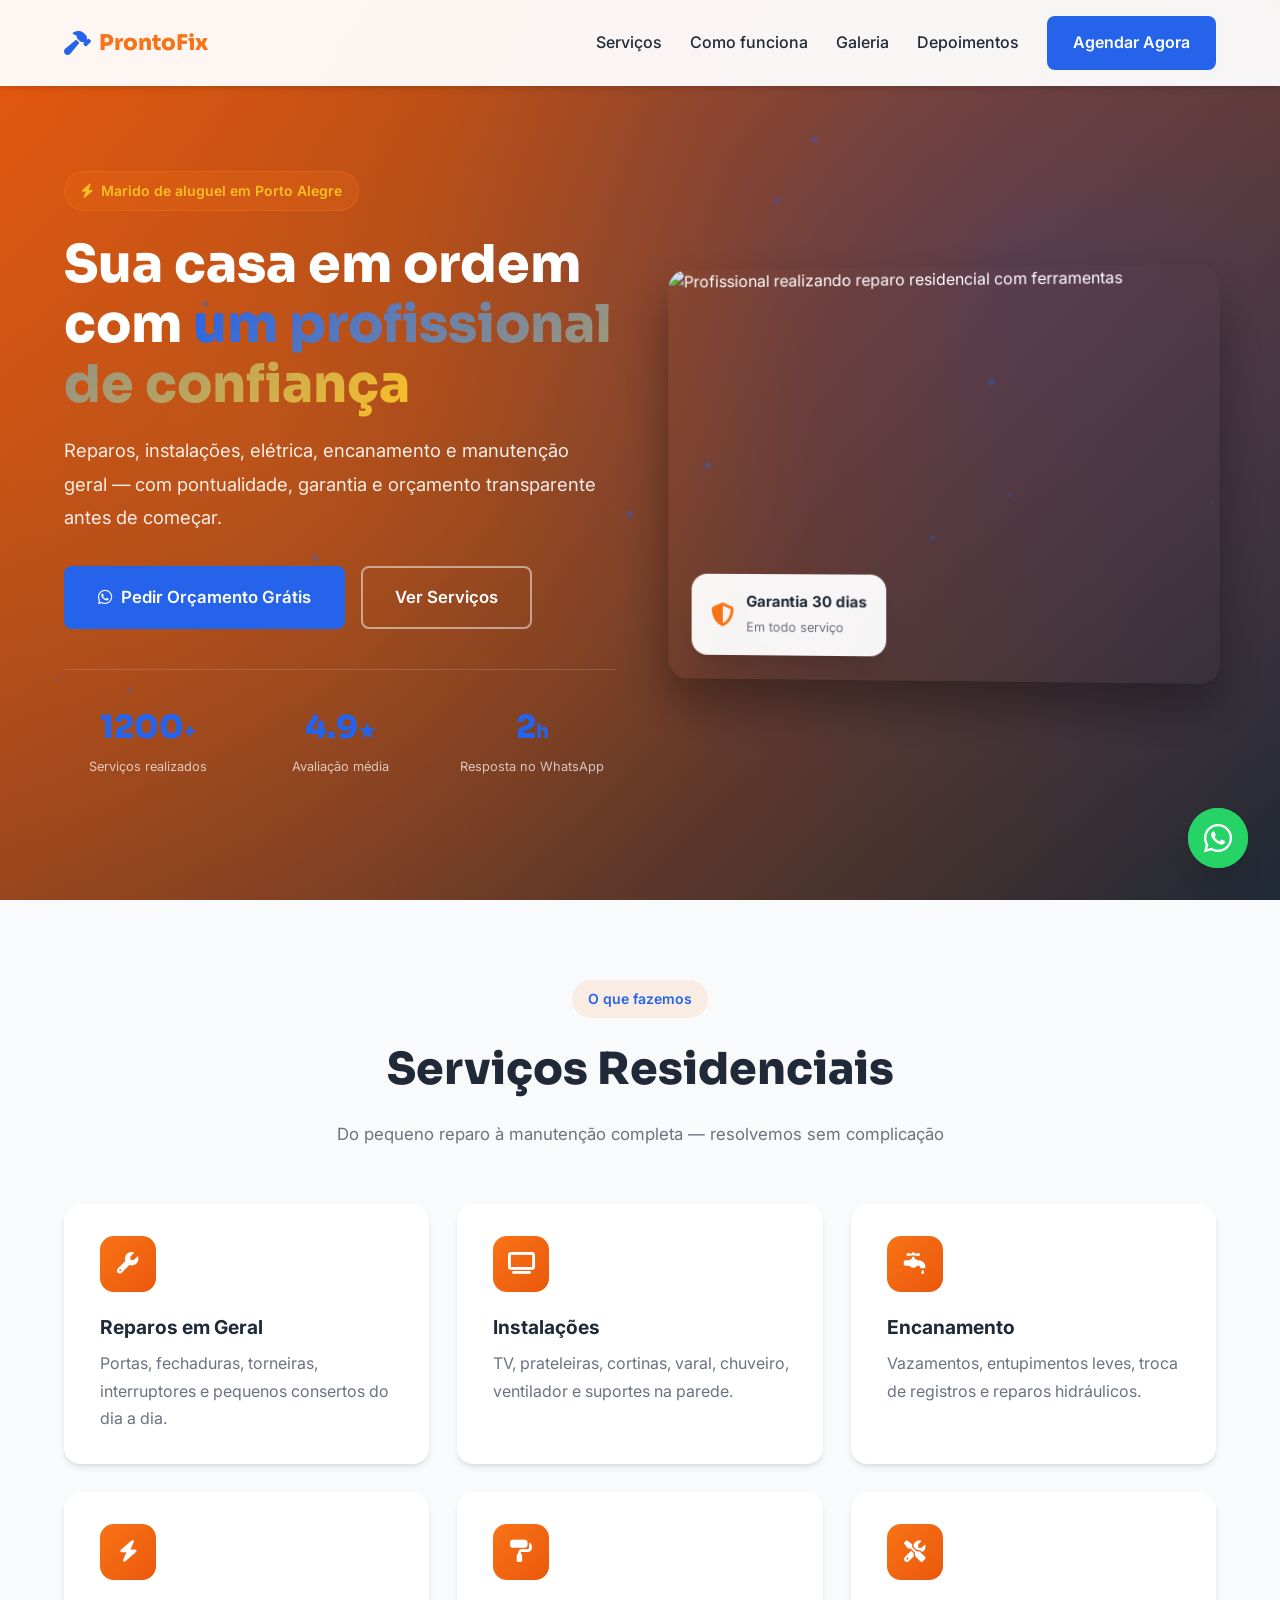
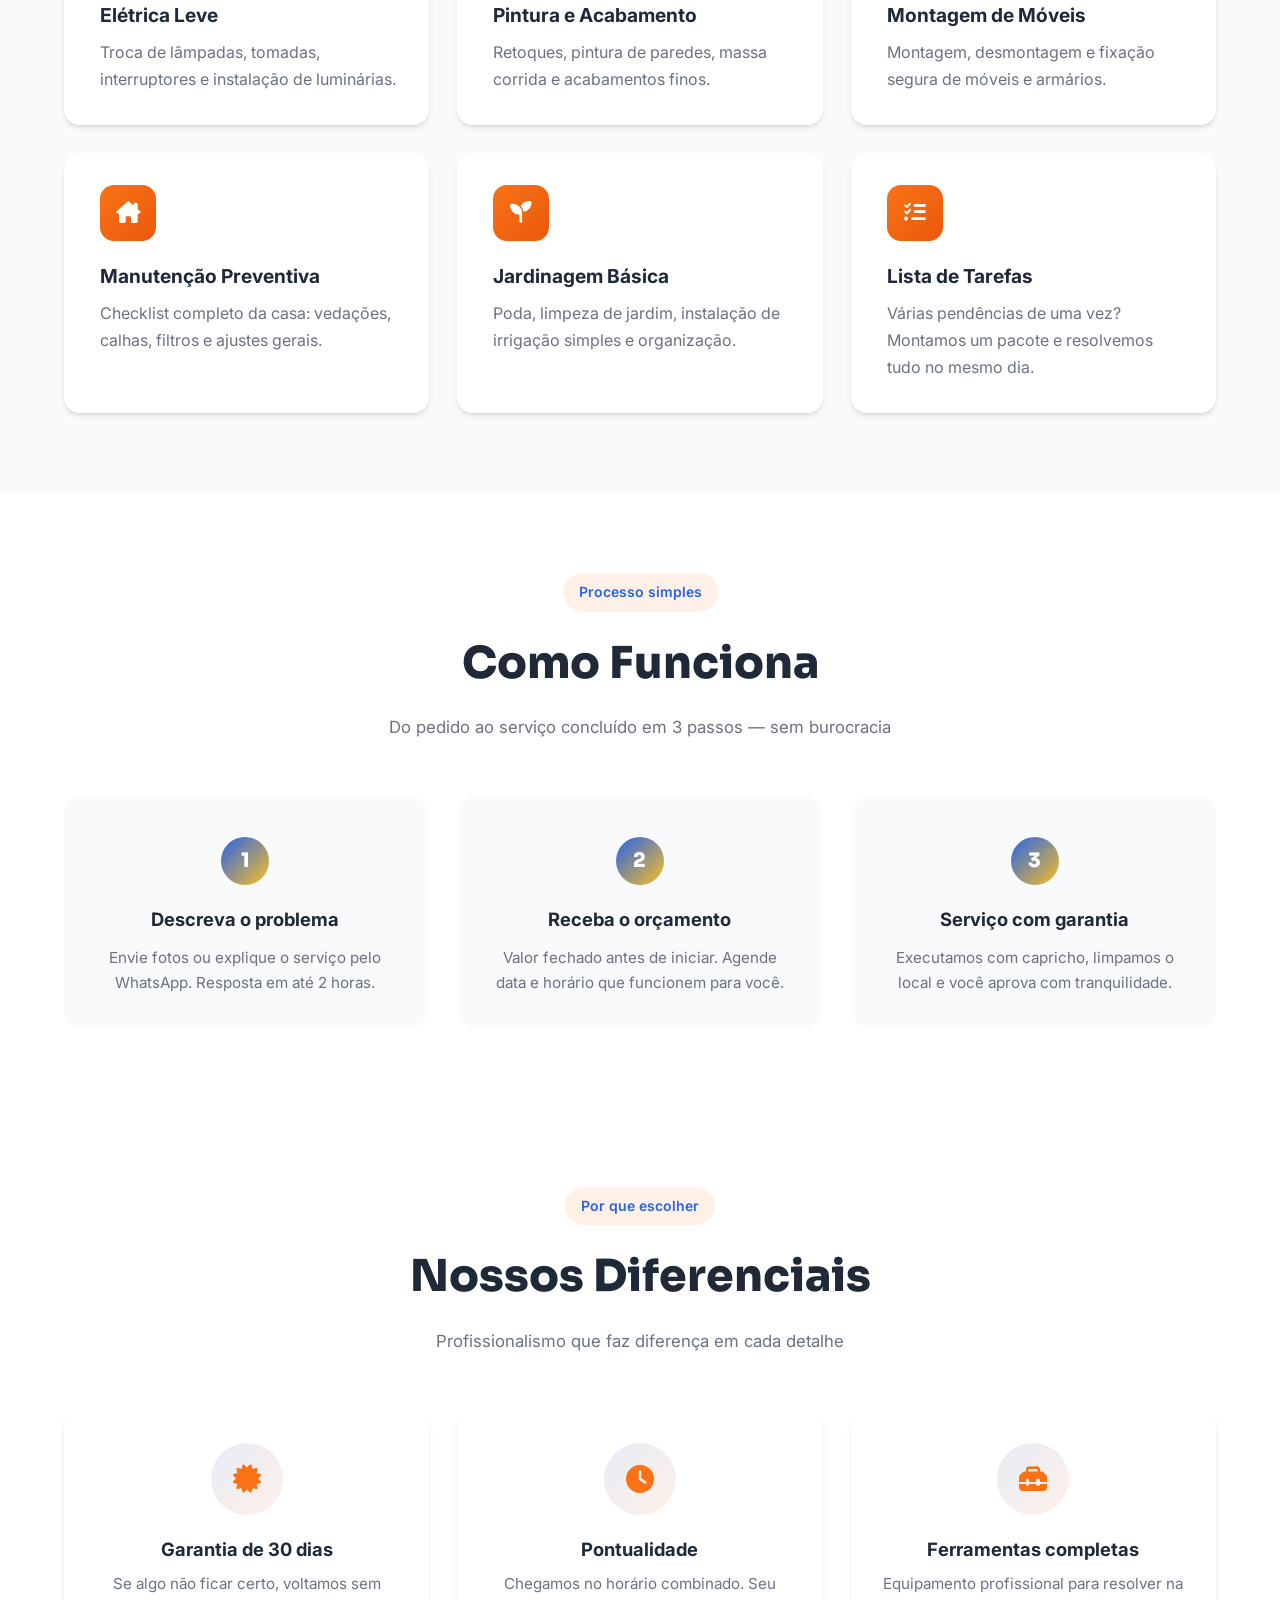
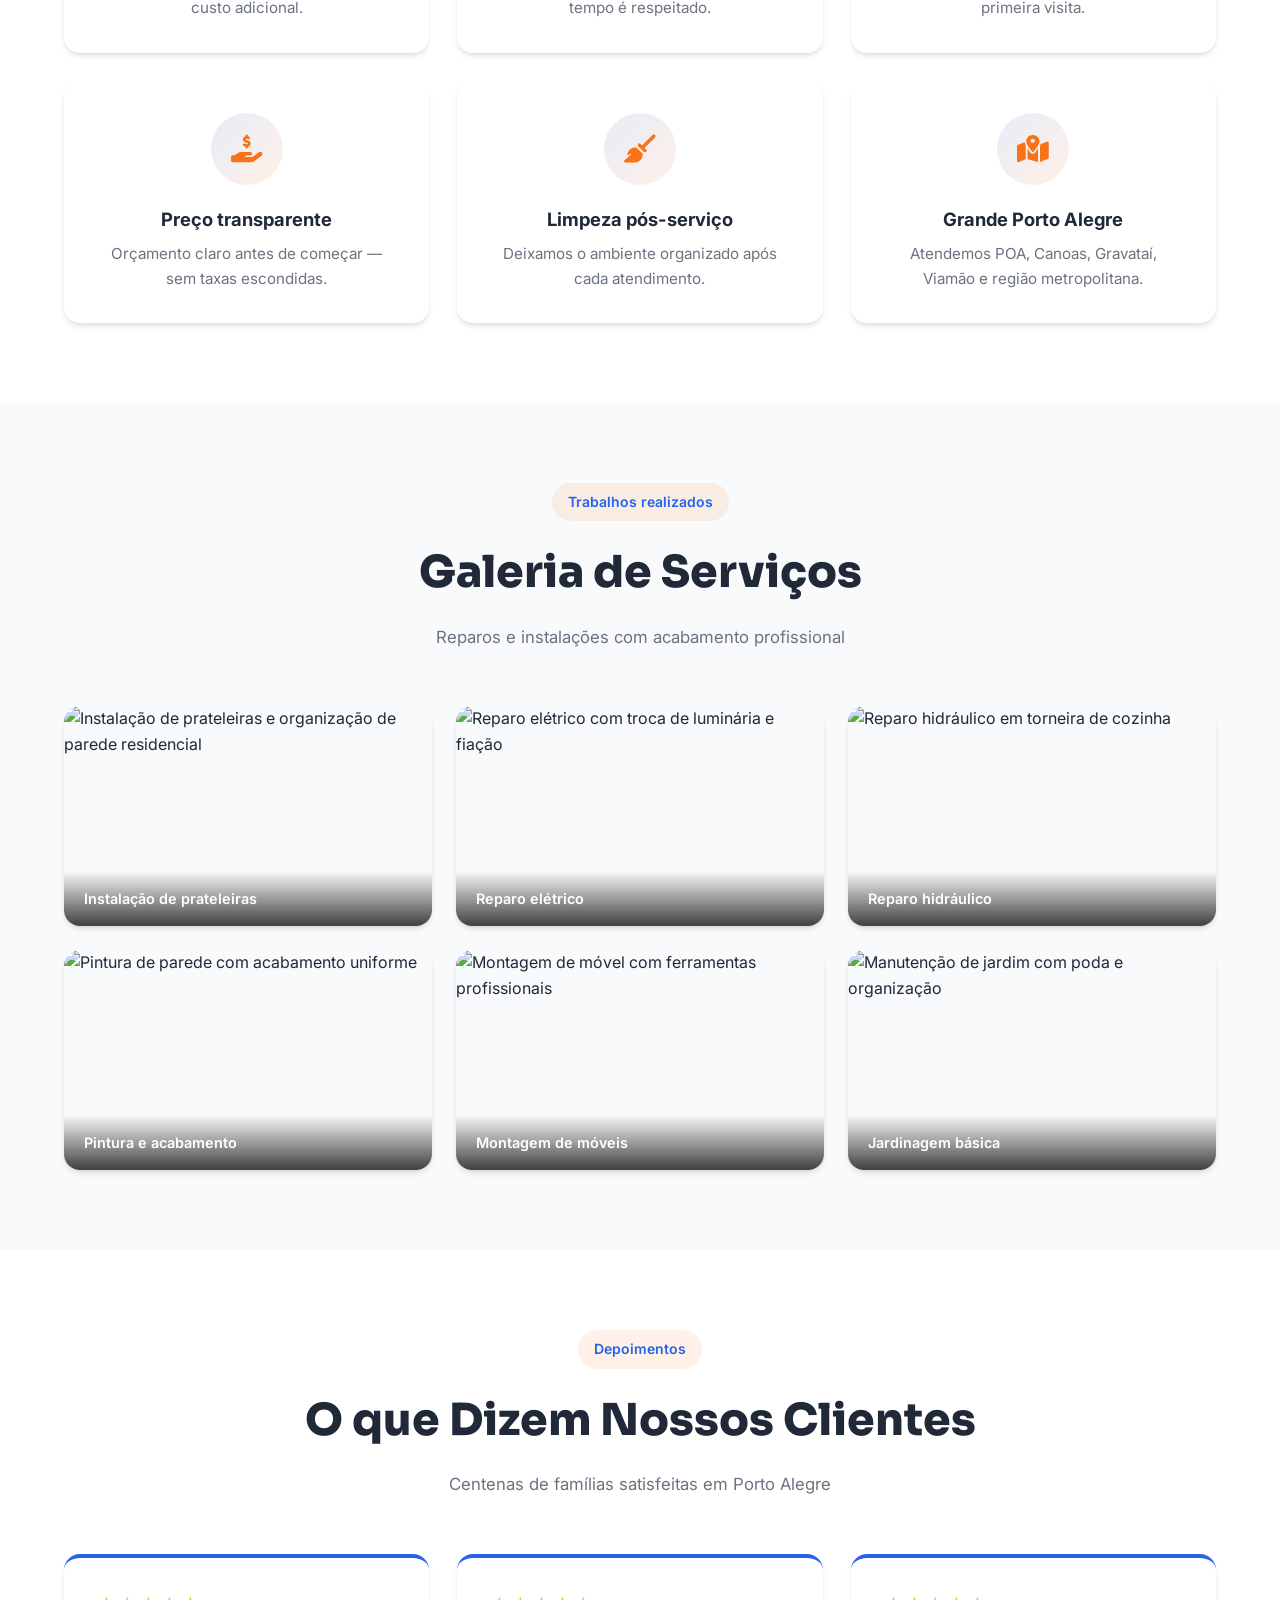
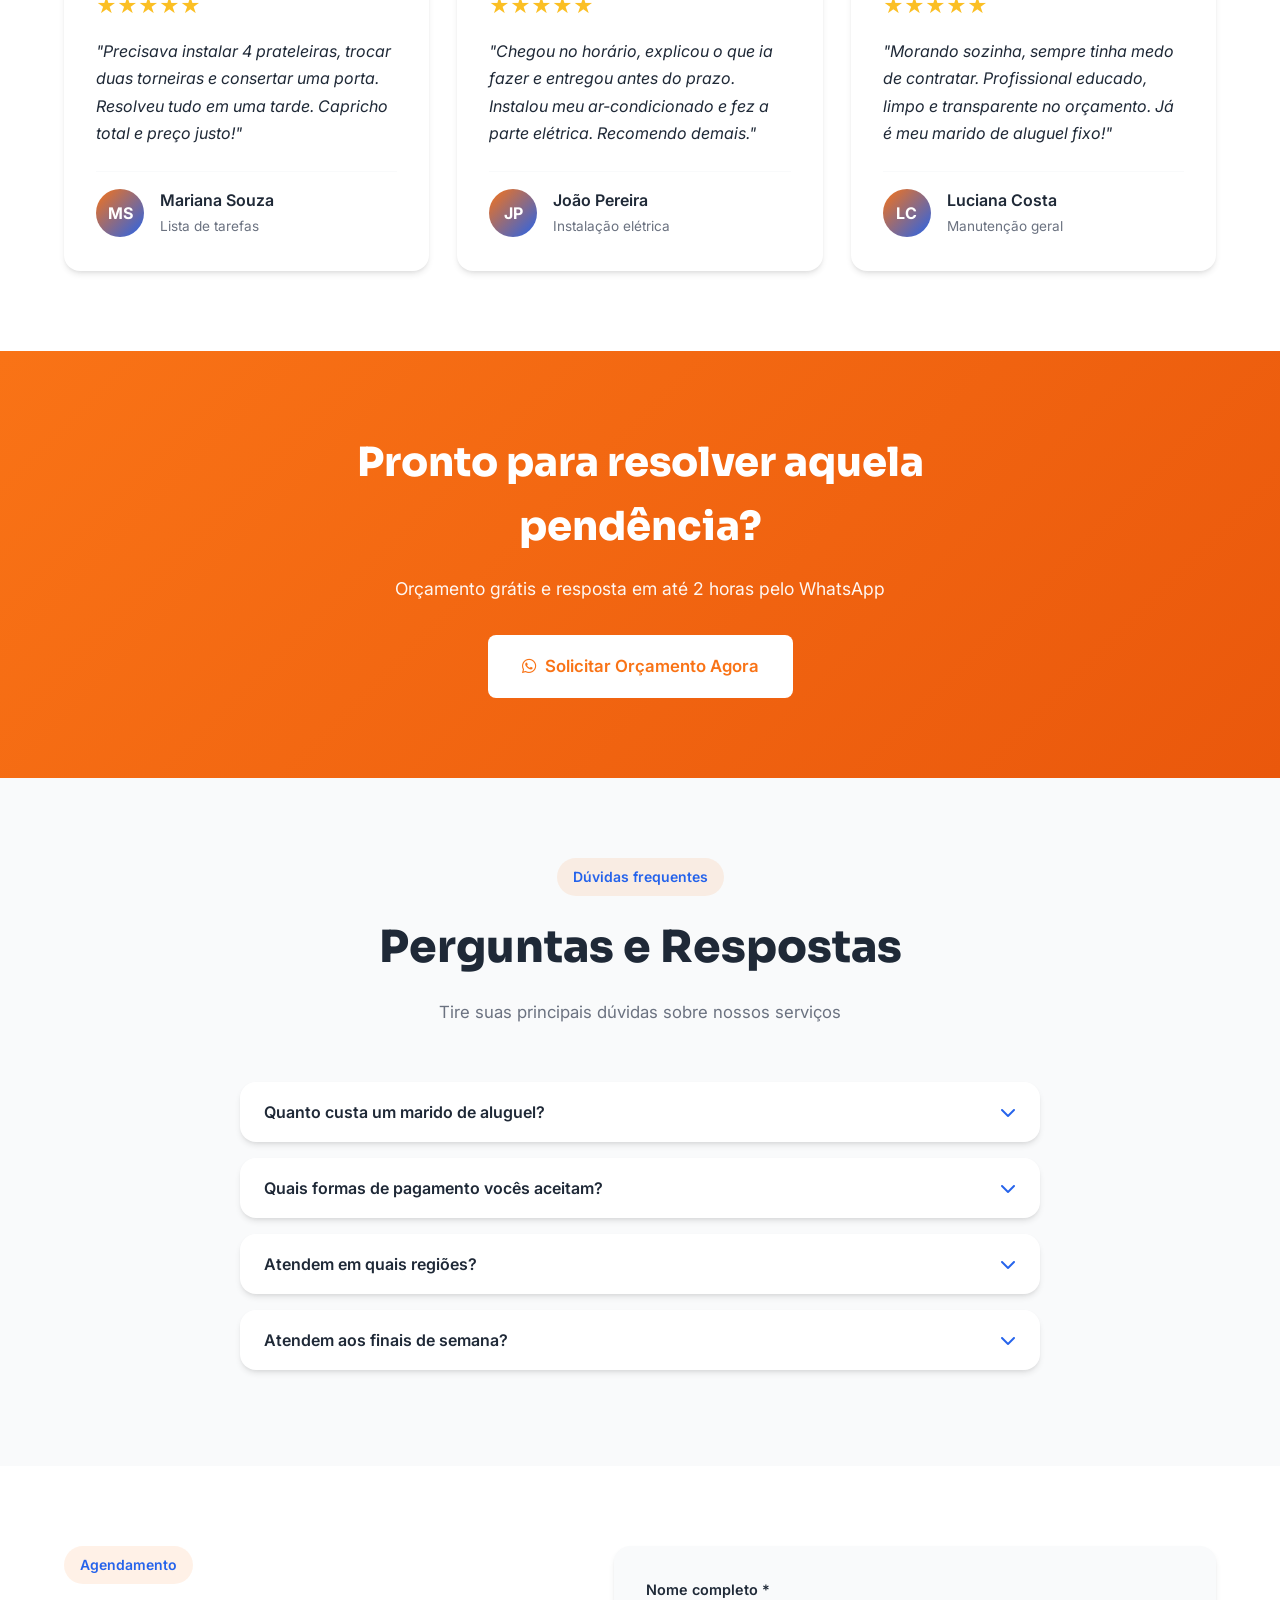
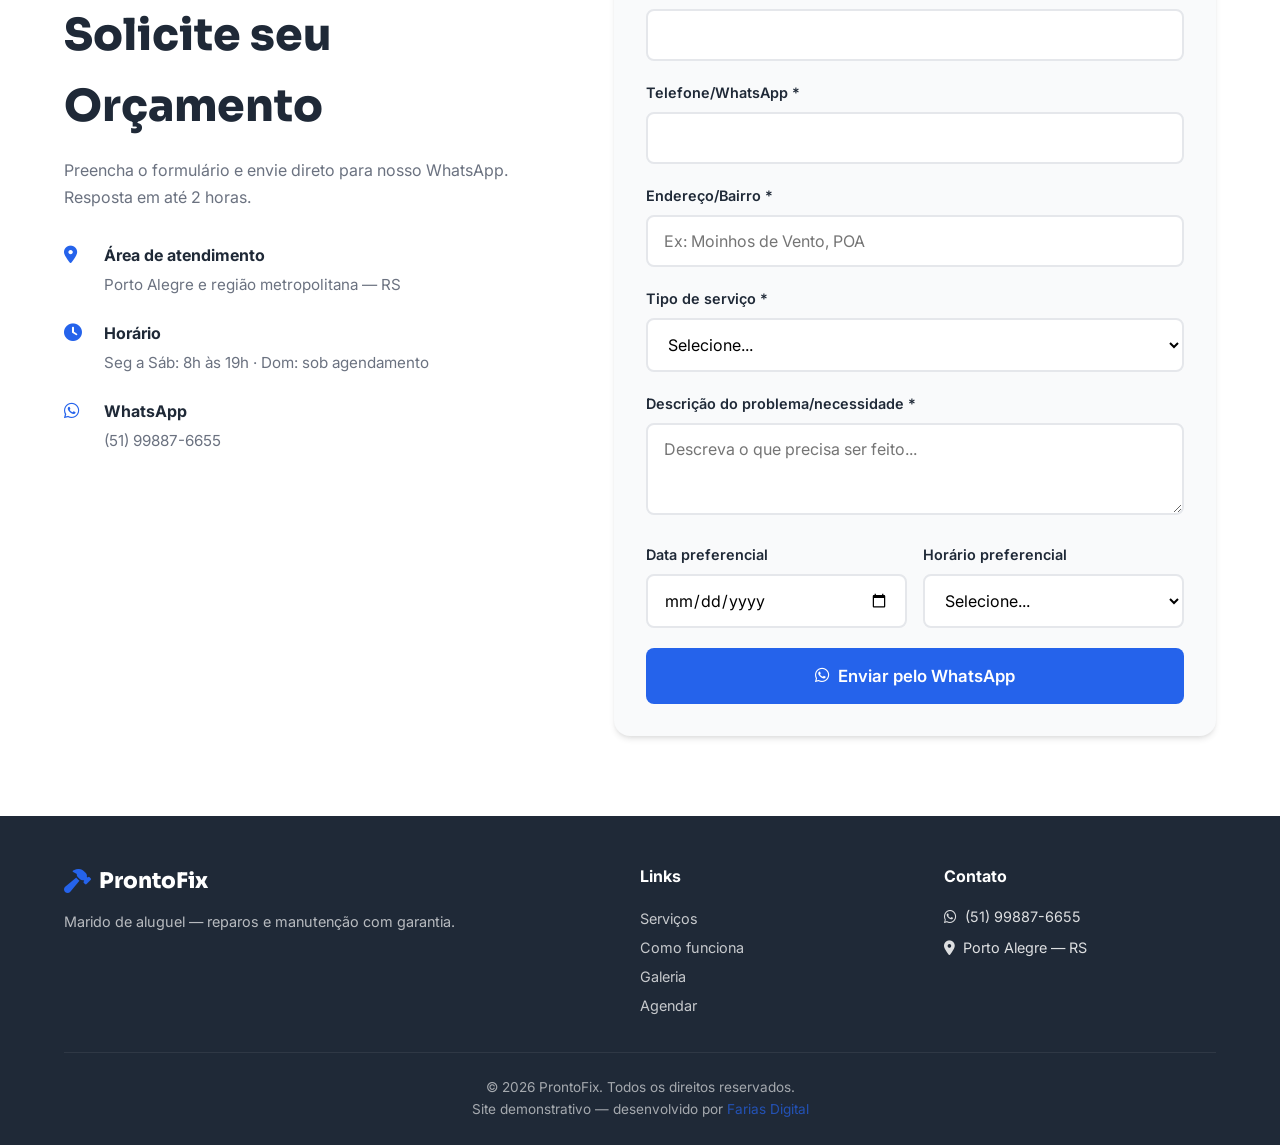
==== site/index.html @ 0383eab7 "feat: landing page ProntoFix marido de aluguel Landing page de alta conversão com formulário WhatsAp" ====
<!DOCTYPE html>
<html lang="pt-BR">
<head>
  <meta charset="UTF-8">
  <meta name="viewport" content="width=device-width, initial-scale=1.0">
  <title>ProntoFix | Marido de Aluguel em Porto Alegre — Reparos e Manutenção</title>
  <meta name="description" content="Reparos, instalações e manutenção residencial com profissional qualificado. Orçamento grátis via WhatsApp. Atendimento em Porto Alegre e região.">
  <meta name="robots" content="noindex, nofollow">
  <link rel="preconnect" href="https://fonts.googleapis.com">
  <link rel="preconnect" href="https://fonts.gstatic.com" crossorigin>
  <link href="https://fonts.googleapis.com/css2?family=Inter:wght@400;500;600;700;800&family=Sora:wght@600;700;800&display=swap" rel="stylesheet">
  <link rel="stylesheet" href="https://cdnjs.cloudflare.com/ajax/libs/font-awesome/6.4.0/css/all.min.css">
  <link rel="stylesheet" href="https://unpkg.com/aos@2.3.4/dist/aos.css">
  <link rel="stylesheet" href="assets/css/style.css">
</head>
<body>
  <a href="#contato" class="skip-link">Ir para agendamento</a>

  <a href="#contato" class="whatsapp-float" aria-label="Agendar serviço no WhatsApp" id="whatsapp-float">
    <i class="fab fa-whatsapp" aria-hidden="true"></i>
    <span class="whatsapp-float__ring" aria-hidden="true"></span>
  </a>

  <header class="header" id="header">
    <div class="container">
      <nav class="nav" aria-label="Navegação principal">
        <a href="#home" class="logo">
          <i class="fas fa-hammer" aria-hidden="true"></i>
          <span>ProntoFix</span>
        </a>
        <button class="menu-toggle" aria-label="Abrir menu" aria-expanded="false" aria-controls="nav-menu" id="menu-toggle">
          <span></span>
          <span></span>
          <span></span>
        </button>
        <ul class="nav-menu" id="nav-menu">
          <li><a href="#servicos" class="nav-link">Serviços</a></li>
          <li><a href="#como-funciona" class="nav-link">Como funciona</a></li>
          <li><a href="#galeria" class="nav-link">Galeria</a></li>
          <li><a href="#depoimentos" class="nav-link">Depoimentos</a></li>
          <li><a href="#contato" class="btn btn-primary nav-cta">Agendar Agora</a></li>
        </ul>
      </nav>
    </div>
  </header>

  <section class="hero" id="home">
    <div class="hero__bg">
      <div class="hero__overlay"></div>
      <div class="hero__particles" id="particles" aria-hidden="true"></div>
    </div>
    <div class="container">
      <div class="hero__grid">
        <div class="hero__content">
          <span class="hero-badge" data-aos="fade-down">
            <i class="fas fa-bolt" aria-hidden="true"></i>
            Marido de aluguel em Porto Alegre
          </span>
          <h1 class="hero-title" data-aos="fade-up" data-aos-delay="100">
            Sua casa em ordem com <span class="highlight">um profissional de confiança</span>
          </h1>
          <p class="hero-subtitle" data-aos="fade-up" data-aos-delay="200">
            Reparos, instalações, elétrica, encanamento e manutenção geral — com pontualidade, garantia e orçamento transparente antes de começar.
          </p>
          <div class="hero-cta" data-aos="fade-up" data-aos-delay="300">
            <a href="#contato" class="btn btn-primary btn-lg" id="hero-cta">
              <i class="fab fa-whatsapp" aria-hidden="true"></i>
              Pedir Orçamento Grátis
            </a>
            <a href="#servicos" class="btn btn-outline btn-lg">Ver Serviços</a>
          </div>
          <div class="hero-stats" data-aos="fade-up" data-aos-delay="400">
            <div class="stat">
              <span class="stat-number" data-count="1200">0</span><span class="stat-suffix">+</span>
              <span class="stat-label">Serviços realizados</span>
            </div>
            <div class="stat">
              <span class="stat-number">4.9</span><span class="stat-suffix">★</span>
              <span class="stat-label">Avaliação média</span>
            </div>
            <div class="stat">
              <span class="stat-number" data-count="2">0</span><span class="stat-suffix">h</span>
              <span class="stat-label">Resposta no WhatsApp</span>
            </div>
          </div>
        </div>
        <div class="hero__image" data-aos="fade-left" data-aos-delay="500">
          <div class="hero__image-frame">
            <img
              src="https://images.unsplash.com/photo-1581578731548-c64695cc6952?q=80&w=900&auto=format&fit=crop"
              alt="Profissional realizando reparo residencial com ferramentas"
              loading="eager"
              width="900"
              height="600"
            >
            <div class="hero__float-card" data-aos="zoom-in" data-aos-delay="800">
              <i class="fas fa-shield-halved" aria-hidden="true"></i>
              <div>
                <strong>Garantia 30 dias</strong>
                <span>Em todo serviço</span>
              </div>
            </div>
          </div>
        </div>
      </div>
    </div>
  </section>

  <section id="servicos" class="services">
    <div class="container">
      <div class="section-header" data-aos="fade-up">
        <span class="section-badge">O que fazemos</span>
        <h2 class="section-title">Serviços Residenciais</h2>
        <p class="section-subtitle">Do pequeno reparo à manutenção completa — resolvemos sem complicação</p>
      </div>
      <div class="services-grid">
        <article class="service-card" data-aos="fade-up" data-aos-delay="0">
          <div class="service-icon"><i class="fas fa-wrench" aria-hidden="true"></i></div>
          <h3>Reparos em Geral</h3>
          <p>Portas, fechaduras, torneiras, interruptores e pequenos consertos do dia a dia.</p>
        </article>
        <article class="service-card" data-aos="fade-up" data-aos-delay="100">
          <div class="service-icon"><i class="fas fa-tv" aria-hidden="true"></i></div>
          <h3>Instalações</h3>
          <p>TV, prateleiras, cortinas, varal, chuveiro, ventilador e suportes na parede.</p>
        </article>
        <article class="service-card" data-aos="fade-up" data-aos-delay="200">
          <div class="service-icon"><i class="fas fa-faucet-drip" aria-hidden="true"></i></div>
          <h3>Encanamento</h3>
          <p>Vazamentos, entupimentos leves, troca de registros e reparos hidráulicos.</p>
        </article>
        <article class="service-card" data-aos="fade-up" data-aos-delay="0">
          <div class="service-icon"><i class="fas fa-bolt" aria-hidden="true"></i></div>
          <h3>Elétrica Leve</h3>
          <p>Troca de lâmpadas, tomadas, interruptores e instalação de luminárias.</p>
        </article>
        <article class="service-card" data-aos="fade-up" data-aos-delay="100">
          <div class="service-icon"><i class="fas fa-paint-roller" aria-hidden="true"></i></div>
          <h3>Pintura e Acabamento</h3>
          <p>Retoques, pintura de paredes, massa corrida e acabamentos finos.</p>
        </article>
        <article class="service-card" data-aos="fade-up" data-aos-delay="200">
          <div class="service-icon"><i class="fas fa-screwdriver-wrench" aria-hidden="true"></i></div>
          <h3>Montagem de Móveis</h3>
          <p>Montagem, desmontagem e fixação segura de móveis e armários.</p>
        </article>
        <article class="service-card" data-aos="fade-up" data-aos-delay="0">
          <div class="service-icon"><i class="fas fa-house-chimney" aria-hidden="true"></i></div>
          <h3>Manutenção Preventiva</h3>
          <p>Checklist completo da casa: vedações, calhas, filtros e ajustes gerais.</p>
        </article>
        <article class="service-card" data-aos="fade-up" data-aos-delay="100">
          <div class="service-icon"><i class="fas fa-seedling" aria-hidden="true"></i></div>
          <h3>Jardinagem Básica</h3>
          <p>Poda, limpeza de jardim, instalação de irrigação simples e organização.</p>
        </article>
        <article class="service-card" data-aos="fade-up" data-aos-delay="200">
          <div class="service-icon"><i class="fas fa-list-check" aria-hidden="true"></i></div>
          <h3>Lista de Tarefas</h3>
          <p>Várias pendências de uma vez? Montamos um pacote e resolvemos tudo no mesmo dia.</p>
        </article>
      </div>
    </div>
  </section>

  <section id="como-funciona" class="steps">
    <div class="container">
      <div class="section-header" data-aos="fade-up">
        <span class="section-badge">Processo simples</span>
        <h2 class="section-title">Como Funciona</h2>
        <p class="section-subtitle">Do pedido ao serviço concluído em 3 passos — sem burocracia</p>
      </div>
      <ol class="steps-grid">
        <li class="step-card" data-aos="fade-up" data-aos-delay="0">
          <span class="step-number">1</span>
          <h3>Descreva o problema</h3>
          <p>Envie fotos ou explique o serviço pelo WhatsApp. Resposta em até 2 horas.</p>
        </li>
        <li class="step-card" data-aos="fade-up" data-aos-delay="150">
          <span class="step-number">2</span>
          <h3>Receba o orçamento</h3>
          <p>Valor fechado antes de iniciar. Agende data e horário que funcionem para você.</p>
        </li>
        <li class="step-card" data-aos="fade-up" data-aos-delay="300">
          <span class="step-number">3</span>
          <h3>Serviço com garantia</h3>
          <p>Executamos com capricho, limpamos o local e você aprova com tranquilidade.</p>
        </li>
      </ol>
    </div>
  </section>

  <section id="diferenciais" class="features">
    <div class="container">
      <div class="section-header" data-aos="fade-up">
        <span class="section-badge">Por que escolher</span>
        <h2 class="section-title">Nossos Diferenciais</h2>
        <p class="section-subtitle">Profissionalismo que faz diferença em cada detalhe</p>
      </div>
      <div class="features-grid">
        <div class="feature-card" data-aos="zoom-in" data-aos-delay="0">
          <div class="feature-icon"><i class="fas fa-certificate" aria-hidden="true"></i></div>
          <h3>Garantia de 30 dias</h3>
          <p>Se algo não ficar certo, voltamos sem custo adicional.</p>
        </div>
        <div class="feature-card" data-aos="zoom-in" data-aos-delay="100">
          <div class="feature-icon"><i class="fas fa-clock" aria-hidden="true"></i></div>
          <h3>Pontualidade</h3>
          <p>Chegamos no horário combinado. Seu tempo é respeitado.</p>
        </div>
        <div class="feature-card" data-aos="zoom-in" data-aos-delay="200">
          <div class="feature-icon"><i class="fas fa-toolbox" aria-hidden="true"></i></div>
          <h3>Ferramentas completas</h3>
          <p>Equipamento profissional para resolver na primeira visita.</p>
        </div>
        <div class="feature-card" data-aos="zoom-in" data-aos-delay="0">
          <div class="feature-icon"><i class="fas fa-hand-holding-dollar" aria-hidden="true"></i></div>
          <h3>Preço transparente</h3>
          <p>Orçamento claro antes de começar — sem taxas escondidas.</p>
        </div>
        <div class="feature-card" data-aos="zoom-in" data-aos-delay="100">
          <div class="feature-icon"><i class="fas fa-broom" aria-hidden="true"></i></div>
          <h3>Limpeza pós-serviço</h3>
          <p>Deixamos o ambiente organizado após cada atendimento.</p>
        </div>
        <div class="feature-card" data-aos="zoom-in" data-aos-delay="200">
          <div class="feature-icon"><i class="fas fa-map-location-dot" aria-hidden="true"></i></div>
          <h3>Grande Porto Alegre</h3>
          <p>Atendemos POA, Canoas, Gravataí, Viamão e região metropolitana.</p>
        </div>
      </div>
    </div>
  </section>

  <section id="galeria" class="gallery">
    <div class="container">
      <div class="section-header" data-aos="fade-up">
        <span class="section-badge">Trabalhos realizados</span>
        <h2 class="section-title">Galeria de Serviços</h2>
        <p class="section-subtitle">Reparos e instalações com acabamento profissional</p>
      </div>
      <div class="gallery-grid">
        <figure class="gallery-item" data-aos="fade-up" data-aos-delay="0">
          <img src="https://images.unsplash.com/photo-1504149927700-46325e446392?q=80&w=600&auto=format&fit=crop" alt="Instalação de prateleiras e organização de parede residencial" loading="lazy" width="600" height="400">
          <figcaption>Instalação de prateleiras</figcaption>
        </figure>
        <figure class="gallery-item" data-aos="fade-up" data-aos-delay="100">
          <img src="https://images.unsplash.com/photo-1621905251189-08b45d6a269e?q=80&w=600&auto=format&fit=crop" alt="Reparo elétrico com troca de luminária e fiação" loading="lazy" width="600" height="400">
          <figcaption>Reparo elétrico</figcaption>
        </figure>
        <figure class="gallery-item" data-aos="fade-up" data-aos-delay="200">
          <img src="https://images.unsplash.com/photo-1607472586893-a37c7364bfbc?q=80&w=600&auto=format&fit=crop" alt="Reparo hidráulico em torneira de cozinha" loading="lazy" width="600" height="400">
          <figcaption>Reparo hidráulico</figcaption>
        </figure>
        <figure class="gallery-item" data-aos="fade-up" data-aos-delay="0">
          <img src="https://images.unsplash.com/photo-1562259949-e8e7689d7828?q=80&w=600&auto=format&fit=crop" alt="Pintura de parede com acabamento uniforme" loading="lazy" width="600" height="400">
          <figcaption>Pintura e acabamento</figcaption>
        </figure>
        <figure class="gallery-item" data-aos="fade-up" data-aos-delay="100">
          <img src="https://images.unsplash.com/photo-1558618666-fcd25c85cd64?q=80&w=600&auto=format&fit=crop" alt="Montagem de móvel com ferramentas profissionais" loading="lazy" width="600" height="400">
          <figcaption>Montagem de móveis</figcaption>
        </figure>
        <figure class="gallery-item" data-aos="fade-up" data-aos-delay="200">
          <img src="https://images.unsplash.com/photo-1416879595882-3373a0480b5b?q=80&w=600&auto=format&fit=crop" alt="Manutenção de jardim com poda e organização" loading="lazy" width="600" height="400">
          <figcaption>Jardinagem básica</figcaption>
        </figure>
      </div>
    </div>
  </section>

  <section id="depoimentos" class="testimonials">
    <div class="container">
      <div class="section-header" data-aos="fade-up">
        <span class="section-badge">Depoimentos</span>
        <h2 class="section-title">O que Dizem Nossos Clientes</h2>
        <p class="section-subtitle">Centenas de famílias satisfeitas em Porto Alegre</p>
      </div>
      <div class="testimonials-grid">
        <blockquote class="testimonial-card" data-aos="fade-up" data-aos-delay="0">
          <div class="testimonial-stars" aria-label="5 de 5 estrelas">★★★★★</div>
          <p class="testimonial-text">"Precisava instalar 4 prateleiras, trocar duas torneiras e consertar uma porta. Resolveu tudo em uma tarde. Capricho total e preço justo!"</p>
          <footer class="testimonial-author">
            <div class="author-avatar" aria-hidden="true">MS</div>
            <div>
              <cite class="author-name">Mariana Souza</cite>
              <span class="author-service">Lista de tarefas</span>
            </div>
          </footer>
        </blockquote>
        <blockquote class="testimonial-card" data-aos="fade-up" data-aos-delay="100">
          <div class="testimonial-stars" aria-label="5 de 5 estrelas">★★★★★</div>
          <p class="testimonial-text">"Chegou no horário, explicou o que ia fazer e entregou antes do prazo. Instalou meu ar-condicionado e fez a parte elétrica. Recomendo demais."</p>
          <footer class="testimonial-author">
            <div class="author-avatar" aria-hidden="true">JP</div>
            <div>
              <cite class="author-name">João Pereira</cite>
              <span class="author-service">Instalação elétrica</span>
            </div>
          </footer>
        </blockquote>
        <blockquote class="testimonial-card" data-aos="fade-up" data-aos-delay="200">
          <div class="testimonial-stars" aria-label="5 de 5 estrelas">★★★★★</div>
          <p class="testimonial-text">"Morando sozinha, sempre tinha medo de contratar. Profissional educado, limpo e transparente no orçamento. Já é meu marido de aluguel fixo!"</p>
          <footer class="testimonial-author">
            <div class="author-avatar" aria-hidden="true">LC</div>
            <div>
              <cite class="author-name">Luciana Costa</cite>
              <span class="author-service">Manutenção geral</span>
            </div>
          </footer>
        </blockquote>
      </div>
    </div>
  </section>

  <section class="cta-section">
    <div class="container">
      <div class="cta-content" data-aos="zoom-in">
        <h2 class="cta-title">Pronto para resolver aquela pendência?</h2>
        <p class="cta-text">Orçamento grátis e resposta em até 2 horas pelo WhatsApp</p>
        <a href="#contato" class="btn btn-primary btn-lg" id="cta-button">
          <i class="fab fa-whatsapp" aria-hidden="true"></i>
          Solicitar Orçamento Agora
        </a>
      </div>
    </div>
  </section>

  <section id="faq" class="faq">
    <div class="container">
      <div class="section-header" data-aos="fade-up">
        <span class="section-badge">Dúvidas frequentes</span>
        <h2 class="section-title">Perguntas e Respostas</h2>
        <p class="section-subtitle">Tire suas principais dúvidas sobre nossos serviços</p>
      </div>
      <div class="faq-list" role="list">
        <div class="faq-item" data-aos="fade-up" data-aos-delay="0">
          <button class="faq-question" aria-expanded="false">
            <span>Quanto custa um marido de aluguel?</span>
            <i class="fas fa-chevron-down" aria-hidden="true"></i>
          </button>
          <div class="faq-answer" hidden>
            <p>Depende do serviço. Reparos simples a partir de R$ 80. Envie fotos ou descreva o problema pelo WhatsApp e receba um orçamento sem compromisso.</p>
          </div>
        </div>
        <div class="faq-item" data-aos="fade-up" data-aos-delay="100">
          <button class="faq-question" aria-expanded="false">
            <span>Quais formas de pagamento vocês aceitam?</span>
            <i class="fas fa-chevron-down" aria-hidden="true"></i>
          </button>
          <div class="faq-answer" hidden>
            <p>Aceitamos PIX, dinheiro e cartão de débito/crédito. O pagamento é feito após a conclusão do serviço, com sua aprovação.</p>
          </div>
        </div>
        <div class="faq-item" data-aos="fade-up" data-aos-delay="200">
          <button class="faq-question" aria-expanded="false">
            <span>Atendem em quais regiões?</span>
            <i class="fas fa-chevron-down" aria-hidden="true"></i>
          </button>
          <div class="faq-answer" hidden>
            <p>Porto Alegre e região metropolitana: Canoas, Gravataí, Viamão, Alvorada, Cachoeirinha, Novo Hamburgo e cidades próximas.</p>
          </div>
        </div>
        <div class="faq-item" data-aos="fade-up" data-aos-delay="300">
          <button class="faq-question" aria-expanded="false">
            <span>Atendem aos finais de semana?</span>
            <i class="fas fa-chevron-down" aria-hidden="true"></i>
          </button>
          <div class="faq-answer" hidden>
            <p>Sim! Atendemos de segunda a sábado, inclusive sábados e domingos mediante agendamento. Ideal para quem trabalha durante a semana.</p>
          </div>
        </div>
      </div>
    </div>
  </section>

  <section id="contato" class="contact">
    <div class="container">
      <div class="contact-grid">
        <div class="contact-info" data-aos="fade-right">
          <span class="section-badge">Agendamento</span>
          <h2 class="section-title">Solicite seu Orçamento</h2>
          <p class="contact-lead">Preencha o formulário e envie direto para nosso WhatsApp. Resposta em até 2 horas.</p>
          <ul class="contact-details">
            <li>
              <i class="fas fa-location-dot" aria-hidden="true"></i>
              <div>
                <strong>Área de atendimento</strong>
                <p>Porto Alegre e região metropolitana — RS</p>
              </div>
            </li>
            <li>
              <i class="fas fa-clock" aria-hidden="true"></i>
              <div>
                <strong>Horário</strong>
                <p>Seg a Sáb: 8h às 19h · Dom: sob agendamento</p>
              </div>
            </li>
            <li>
              <i class="fab fa-whatsapp" aria-hidden="true"></i>
              <div>
                <strong>WhatsApp</strong>
                <p>(51) 99887-6655</p>
              </div>
            </li>
          </ul>
        </div>
        <div class="contact-form-wrap" data-aos="fade-left">
          <form id="whatsapp-form" novalidate>
            <div class="form-group">
              <label for="nome">Nome completo *</label>
              <input type="text" id="nome" name="nome" required autocomplete="name">
            </div>
            <div class="form-group">
              <label for="telefone">Telefone/WhatsApp *</label>
              <input type="tel" id="telefone" name="telefone" required autocomplete="tel">
            </div>
            <div class="form-group">
              <label for="endereco">Endereço/Bairro *</label>
              <input type="text" id="endereco" name="endereco" required placeholder="Ex: Moinhos de Vento, POA">
            </div>
            <div class="form-group">
              <label for="tipo-servico">Tipo de serviço *</label>
              <select id="tipo-servico" name="tipo-servico" required>
                <option value="">Selecione...</option>
                <option value="Reparos em geral">Reparos em geral</option>
                <option value="Instalações (TV, prateleiras, etc.)">Instalações (TV, prateleiras, etc.)</option>
                <option value="Encanamento">Encanamento</option>
                <option value="Elétrica leve">Elétrica leve</option>
                <option value="Pintura e acabamento">Pintura e acabamento</option>
                <option value="Montagem de móveis">Montagem de móveis</option>
                <option value="Manutenção preventiva">Manutenção preventiva</option>
                <option value="Jardinagem básica">Jardinagem básica</option>
                <option value="Lista de tarefas (vários serviços)">Lista de tarefas (vários serviços)</option>
                <option value="Outro">Outro</option>
              </select>
            </div>
            <div class="form-group">
              <label for="descricao">Descrição do problema/necessidade *</label>
              <textarea id="descricao" name="descricao" rows="3" required placeholder="Descreva o que precisa ser feito..."></textarea>
            </div>
            <div class="form-row">
              <div class="form-group">
                <label for="data">Data preferencial</label>
                <input type="date" id="data" name="data">
              </div>
              <div class="form-group">
                <label for="periodo">Horário preferencial</label>
                <select id="periodo" name="periodo">
                  <option value="">Selecione...</option>
                  <option value="Manhã (8h–12h)">Manhã (8h–12h)</option>
                  <option value="Tarde (13h–18h)">Tarde (13h–18h)</option>
                  <option value="Noite (18h–21h)">Noite (18h–21h)</option>
                </select>
              </div>
            </div>
            <button type="submit" class="btn btn-primary btn-lg btn-block">
              <i class="fab fa-whatsapp" aria-hidden="true"></i>
              Enviar pelo WhatsApp
            </button>
          </form>
        </div>
      </div>
    </div>
  </section>

  <footer class="footer">
    <div class="container">
      <div class="footer-grid">
        <div class="footer-brand">
          <a href="#home" class="logo">
            <i class="fas fa-hammer" aria-hidden="true"></i>
            <span>ProntoFix</span>
          </a>
          <p>Marido de aluguel — reparos e manutenção com garantia.</p>
        </div>
        <nav class="footer-nav" aria-label="Links do rodapé">
          <h3>Links</h3>
          <ul>
            <li><a href="#servicos">Serviços</a></li>
            <li><a href="#como-funciona">Como funciona</a></li>
            <li><a href="#galeria">Galeria</a></li>
            <li><a href="#contato">Agendar</a></li>
          </ul>
        </nav>
        <div class="footer-contact">
          <h3>Contato</h3>
          <p><i class="fab fa-whatsapp" aria-hidden="true"></i> (51) 99887-6655</p>
          <p><i class="fas fa-map-marker-alt" aria-hidden="true"></i> Porto Alegre — RS</p>
        </div>
      </div>
      <div class="footer-bottom">
        <p>&copy; 2026 ProntoFix. Todos os direitos reservados.</p>
        <p class="footer-demo">Site demonstrativo — desenvolvido por <a href="https://fariasdigital.com.br" target="_blank" rel="noopener noreferrer">Farias Digital</a></p>
      </div>
    </div>
  </footer>

  <script src="https://unpkg.com/aos@2.3.4/dist/aos.js"></script>
  <script src="assets/js/main.js"></script>
</body>
</html>
---- site/assets/css/style.css ----
:root {
  --primary: #2563EB;
  --primary-dark: #1D4ED8;
  --secondary: #F97316;
  --secondary-dark: #EA580C;
  --accent: #FBBF24;
  --dark: #1F2937;
  --dark-light: #374151;
  --gray: #6B7280;
  --light: #F9FAFB;
  --white: #FFFFFF;
  --success: #10B981;
  --shadow: 0 4px 6px -1px rgba(0, 0, 0, 0.1), 0 2px 4px -1px rgba(0, 0, 0, 0.06);
  --shadow-lg: 0 20px 25px -5px rgba(0, 0, 0, 0.1), 0 10px 10px -5px rgba(0, 0, 0, 0.04);
  --radius: 1rem;
  --transition: 0.3s ease;
}

*, *::before, *::after {
  margin: 0;
  padding: 0;
  box-sizing: border-box;
}

html {
  scroll-behavior: smooth;
}

body {
  font-family: 'Inter', -apple-system, BlinkMacSystemFont, 'Segoe UI', sans-serif;
  font-size: 16px;
  line-height: 1.6;
  color: var(--dark);
  background: var(--white);
  overflow-x: hidden;
}

.skip-link {
  position: absolute;
  top: -100%;
  left: 1rem;
  z-index: 10001;
  padding: 0.75rem 1.25rem;
  background: var(--secondary);
  color: var(--white);
  font-weight: 600;
  text-decoration: none;
  border-radius: 0 0 0.5rem 0.5rem;
  transition: top 0.2s;
}

.skip-link:focus {
  top: 0;
  outline: 3px solid var(--accent);
  outline-offset: 2px;
}

:focus-visible {
  outline: 3px solid var(--secondary);
  outline-offset: 2px;
}

.container {
  max-width: 1200px;
  margin: 0 auto;
  padding: 0 1.5rem;
}

/* Header */
.header {
  position: fixed;
  top: 0;
  left: 0;
  right: 0;
  background: rgba(255, 255, 255, 0.95);
  backdrop-filter: blur(12px);
  box-shadow: var(--shadow);
  z-index: 1000;
  transition: box-shadow var(--transition);
}

.header.scrolled {
  box-shadow: 0 10px 15px -3px rgba(0, 0, 0, 0.1);
}

.nav {
  display: flex;
  justify-content: space-between;
  align-items: center;
  padding: 1rem 0;
}

.logo {
  display: flex;
  align-items: center;
  gap: 0.5rem;
  font-family: 'Sora', sans-serif;
  font-size: 1.35rem;
  font-weight: 800;
  color: var(--secondary);
  text-decoration: none;
  transition: transform var(--transition);
}

.logo i {
  color: var(--primary);
  font-size: 1.5rem;
}

.logo:hover {
  transform: scale(1.03);
}

.nav-menu {
  display: flex;
  list-style: none;
  gap: 1.75rem;
  align-items: center;
}

.nav-link {
  text-decoration: none;
  color: var(--dark);
  font-weight: 500;
  transition: color var(--transition);
  position: relative;
}

.nav-link::after {
  content: '';
  position: absolute;
  bottom: -4px;
  left: 0;
  width: 0;
  height: 2px;
  background: var(--primary);
  transition: width var(--transition);
}

.nav-link:hover,
.nav-link.active {
  color: var(--primary);
}

.nav-link.active::after,
.nav-link:hover::after {
  width: 100%;
}

.menu-toggle {
  display: none;
  flex-direction: column;
  gap: 5px;
  background: none;
  border: none;
  cursor: pointer;
  padding: 0.5rem;
}

.menu-toggle span {
  display: block;
  width: 25px;
  height: 3px;
  background: var(--dark);
  border-radius: 3px;
  transition: all var(--transition);
}

/* WhatsApp FAB */
.whatsapp-float {
  position: fixed;
  bottom: 2rem;
  right: 2rem;
  width: 60px;
  height: 60px;
  background: #25D366;
  border-radius: 50%;
  display: flex;
  align-items: center;
  justify-content: center;
  box-shadow: var(--shadow-lg);
  z-index: 999;
  transition: transform var(--transition), opacity var(--transition);
  text-decoration: none;
  color: var(--white);
  font-size: 2rem;
}

.whatsapp-float:hover {
  transform: scale(1.1);
}

.whatsapp-float__ring {
  position: absolute;
  inset: 0;
  border-radius: 50%;
  border: 2px solid #25D366;
  animation: pulseRing 2s infinite;
}

@keyframes pulseRing {
  0% { transform: scale(1); opacity: 0.8; }
  100% { transform: scale(1.5); opacity: 0; }
}

@keyframes floatParticle {
  0%, 100% { transform: translateY(0) translateX(0); opacity: 0.4; }
  50% { transform: translateY(-30px) translateX(15px); opacity: 0.8; }
}

@keyframes gradientShift {
  0%, 100% { background-position: 0% 50%; }
  50% { background-position: 100% 50%; }
}

/* Buttons */
.btn {
  display: inline-flex;
  align-items: center;
  justify-content: center;
  gap: 0.5rem;
  padding: 0.75rem 1.5rem;
  border-radius: 0.5rem;
  font-weight: 600;
  text-decoration: none;
  transition: all var(--transition);
  cursor: pointer;
  border: 2px solid transparent;
  font-size: 1rem;
  font-family: inherit;
}

.btn-primary {
  background: var(--primary);
  color: var(--white);
}

.btn-primary:hover {
  background: var(--primary-dark);
  transform: translateY(-2px);
  box-shadow: var(--shadow-lg);
}

.btn-outline {
  background: transparent;
  color: var(--white);
  border-color: rgba(255, 255, 255, 0.5);
}

.btn-outline:hover {
  background: var(--white);
  color: var(--secondary);
  border-color: var(--white);
}

.btn-lg {
  padding: 1rem 2rem;
  font-size: 1.05rem;
}

.btn-block {
  width: 100%;
}

/* Hero */
.hero {
  position: relative;
  min-height: 100vh;
  display: flex;
  align-items: center;
  padding: 7rem 0 4rem;
  background: linear-gradient(135deg, var(--secondary-dark) 0%, var(--dark) 50%, var(--dark-light) 100%);
  background-size: 200% 200%;
  animation: gradientShift 12s ease infinite;
  color: var(--white);
  overflow: hidden;
}

.hero__overlay {
  position: absolute;
  inset: 0;
  background:
    radial-gradient(circle at 20% 50%, rgba(249, 115, 22, 0.25) 0%, transparent 50%),
    radial-gradient(circle at 80% 30%, rgba(30, 64, 175, 0.3) 0%, transparent 50%);
}

.hero__particles {
  position: absolute;
  inset: 0;
  overflow: hidden;
  pointer-events: none;
}

.hero__grid {
  position: relative;
  z-index: 1;
  display: grid;
  grid-template-columns: 1fr 1fr;
  gap: 3rem;
  align-items: center;
}

.hero-badge {
  display: inline-flex;
  align-items: center;
  gap: 0.5rem;
  padding: 0.5rem 1rem;
  background: rgba(249, 115, 22, 0.2);
  border: 1px solid rgba(249, 115, 22, 0.35);
  border-radius: 2rem;
  font-size: 0.875rem;
  font-weight: 600;
  color: var(--accent);
  margin-bottom: 1.5rem;
}

.hero-title {
  font-family: 'Sora', sans-serif;
  font-size: clamp(2rem, 5vw, 3.25rem);
  font-weight: 800;
  line-height: 1.15;
  margin-bottom: 1.25rem;
}

.highlight {
  color: var(--primary);
  background: linear-gradient(135deg, var(--primary), var(--accent));
  -webkit-background-clip: text;
  -webkit-text-fill-color: transparent;
  background-clip: text;
}

.hero-subtitle {
  font-size: clamp(1rem, 2vw, 1.15rem);
  color: rgba(255, 255, 255, 0.9);
  margin-bottom: 2rem;
  line-height: 1.8;
}

.hero-cta {
  display: flex;
  flex-wrap: wrap;
  gap: 1rem;
  margin-bottom: 2.5rem;
}

.hero-stats {
  display: grid;
  grid-template-columns: repeat(3, 1fr);
  gap: 1.5rem;
  padding-top: 2rem;
  border-top: 1px solid rgba(255, 255, 255, 0.15);
}

.stat {
  text-align: center;
}

.stat-number {
  font-family: 'Sora', sans-serif;
  font-size: 2rem;
  font-weight: 800;
  color: var(--primary);
}

.stat-suffix {
  font-family: 'Sora', sans-serif;
  font-size: 1.25rem;
  font-weight: 700;
  color: var(--primary);
}

.stat-label {
  display: block;
  font-size: 0.8rem;
  color: rgba(255, 255, 255, 0.7);
  margin-top: 0.25rem;
}

.hero__image-frame {
  position: relative;
  border-radius: 1.25rem;
  overflow: hidden;
  box-shadow: 0 25px 50px rgba(0, 0, 0, 0.35);
  transform: perspective(1000px) rotateY(-3deg);
  transition: transform 0.5s ease;
}

.hero__image-frame:hover {
  transform: perspective(1000px) rotateY(0deg);
}

.hero__image-frame img {
  width: 100%;
  height: auto;
  display: block;
  object-fit: cover;
  aspect-ratio: 4/3;
}

.hero__float-card {
  position: absolute;
  bottom: 1.5rem;
  left: 1.5rem;
  display: flex;
  align-items: center;
  gap: 0.75rem;
  padding: 1rem 1.25rem;
  background: rgba(255, 255, 255, 0.95);
  backdrop-filter: blur(8px);
  border-radius: var(--radius);
  color: var(--dark);
  box-shadow: var(--shadow-lg);
}

.hero__float-card i {
  font-size: 1.5rem;
  color: var(--secondary);
}

.hero__float-card strong {
  display: block;
  font-size: 0.95rem;
}

.hero__float-card span {
  font-size: 0.8rem;
  color: var(--gray);
}

/* Sections */
section {
  padding: 5rem 0;
}

.section-header {
  text-align: center;
  max-width: 700px;
  margin: 0 auto 3.5rem;
}

.section-badge {
  display: inline-block;
  padding: 0.5rem 1rem;
  background: rgba(249, 115, 22, 0.1);
  border-radius: 2rem;
  font-size: 0.875rem;
  font-weight: 600;
  color: var(--primary);
  margin-bottom: 1rem;
}

.section-title {
  font-family: 'Sora', sans-serif;
  font-size: clamp(1.75rem, 4vw, 2.75rem);
  font-weight: 800;
  margin-bottom: 1rem;
  color: var(--dark);
}

.section-subtitle {
  font-size: 1.05rem;
  color: var(--gray);
}

/* Services */
.services {
  background: var(--light);
}

.services-grid {
  display: grid;
  grid-template-columns: repeat(auto-fit, minmax(280px, 1fr));
  gap: 1.75rem;
}

.service-card {
  background: var(--white);
  padding: 2rem;
  border-radius: var(--radius);
  box-shadow: var(--shadow);
  transition: transform var(--transition), box-shadow var(--transition);
  border-left: 4px solid transparent;
}

.service-card:hover {
  transform: translateY(-8px) rotateX(2deg);
  box-shadow: var(--shadow-lg);
  border-left-color: var(--primary);
}

.service-icon {
  width: 56px;
  height: 56px;
  background: linear-gradient(135deg, var(--secondary), var(--secondary-dark));
  border-radius: 0.875rem;
  display: flex;
  align-items: center;
  justify-content: center;
  margin-bottom: 1.25rem;
  color: var(--white);
  font-size: 1.35rem;
}

.service-card h3 {
  font-size: 1.2rem;
  font-weight: 700;
  margin-bottom: 0.5rem;
}

.service-card p {
  color: var(--gray);
  line-height: 1.7;
}

/* Steps */
.steps {
  background: var(--white);
}

.steps-grid {
  display: grid;
  grid-template-columns: repeat(3, 1fr);
  gap: 2rem;
  list-style: none;
  counter-reset: steps;
}

.step-card {
  position: relative;
  padding: 2.5rem 2rem 2rem;
  background: var(--light);
  border-radius: var(--radius);
  text-align: center;
  transition: transform var(--transition);
}

.step-card:hover {
  transform: translateY(-5px);
}

.step-number {
  display: inline-flex;
  align-items: center;
  justify-content: center;
  width: 48px;
  height: 48px;
  background: linear-gradient(135deg, var(--primary), var(--accent));
  color: var(--white);
  font-family: 'Sora', sans-serif;
  font-size: 1.25rem;
  font-weight: 800;
  border-radius: 50%;
  margin-bottom: 1.25rem;
}

.step-card h3 {
  font-size: 1.15rem;
  font-weight: 700;
  margin-bottom: 0.75rem;
}

.step-card p {
  color: var(--gray);
  font-size: 0.95rem;
}

/* Features */
.features-grid {
  display: grid;
  grid-template-columns: repeat(auto-fit, minmax(280px, 1fr));
  gap: 1.75rem;
}

.feature-card {
  background: var(--white);
  padding: 2rem;
  border-radius: var(--radius);
  box-shadow: var(--shadow);
  text-align: center;
  transition: transform var(--transition), box-shadow var(--transition);
}

.feature-card:hover {
  transform: translateY(-5px);
  box-shadow: var(--shadow-lg);
}

.feature-icon {
  width: 72px;
  height: 72px;
  background: linear-gradient(135deg, rgba(30, 64, 175, 0.1), rgba(249, 115, 22, 0.1));
  border-radius: 50%;
  display: flex;
  align-items: center;
  justify-content: center;
  margin: 0 auto 1.25rem;
  font-size: 1.75rem;
  color: var(--secondary);
}

.feature-card h3 {
  font-size: 1.15rem;
  font-weight: 700;
  margin-bottom: 0.5rem;
}

.feature-card p {
  color: var(--gray);
  font-size: 0.95rem;
}

/* Gallery */
.gallery {
  background: var(--light);
}

.gallery-grid {
  display: grid;
  grid-template-columns: repeat(auto-fit, minmax(280px, 1fr));
  gap: 1.5rem;
}

.gallery-item {
  position: relative;
  border-radius: var(--radius);
  overflow: hidden;
  box-shadow: var(--shadow);
  transition: transform var(--transition);
}

.gallery-item:hover {
  transform: scale(1.03);
}

.gallery-item img {
  width: 100%;
  height: 220px;
  object-fit: cover;
  display: block;
  transition: transform 0.5s ease;
}

.gallery-item:hover img {
  transform: scale(1.08);
}

.gallery-item figcaption {
  position: absolute;
  bottom: 0;
  left: 0;
  right: 0;
  padding: 1rem 1.25rem;
  background: linear-gradient(transparent, rgba(0, 0, 0, 0.75));
  color: var(--white);
  font-weight: 600;
  font-size: 0.9rem;
}

/* Testimonials */
.testimonials-grid {
  display: grid;
  grid-template-columns: repeat(auto-fit, minmax(300px, 1fr));
  gap: 1.75rem;
}

.testimonial-card {
  background: var(--white);
  padding: 2rem;
  border-radius: var(--radius);
  box-shadow: var(--shadow);
  border-top: 4px solid var(--primary);
}

.testimonial-stars {
  color: var(--accent);
  font-size: 1.25rem;
  margin-bottom: 1rem;
}

.testimonial-text {
  font-style: italic;
  line-height: 1.7;
  margin-bottom: 1.5rem;
}

.testimonial-author {
  display: flex;
  align-items: center;
  gap: 1rem;
  padding-top: 1rem;
  border-top: 1px solid var(--light);
}

.author-avatar {
  width: 48px;
  height: 48px;
  background: linear-gradient(135deg, var(--secondary), var(--primary));
  border-radius: 50%;
  display: flex;
  align-items: center;
  justify-content: center;
  color: var(--white);
  font-weight: 700;
}

.author-name {
  font-style: normal;
  font-weight: 600;
  display: block;
}

.author-service {
  font-size: 0.85rem;
  color: var(--gray);
}

/* CTA */
.cta-section {
  background: linear-gradient(135deg, var(--secondary), var(--secondary-dark));
  color: var(--white);
  text-align: center;
}

.cta-content {
  max-width: 650px;
  margin: 0 auto;
}

.cta-title {
  font-family: 'Sora', sans-serif;
  font-size: clamp(1.75rem, 4vw, 2.5rem);
  font-weight: 800;
  margin-bottom: 1rem;
}

.cta-text {
  font-size: 1.1rem;
  margin-bottom: 2rem;
  opacity: 0.95;
}

.cta-section .btn-primary {
  background: var(--white);
  color: var(--secondary);
}

.cta-section .btn-primary:hover {
  background: var(--light);
}

/* FAQ */
.faq {
  background: var(--light);
}

.faq-list {
  max-width: 800px;
  margin: 0 auto;
}

.faq-item {
  background: var(--white);
  border-radius: var(--radius);
  margin-bottom: 1rem;
  box-shadow: var(--shadow);
  overflow: hidden;
}

.faq-question {
  width: 100%;
  display: flex;
  justify-content: space-between;
  align-items: center;
  gap: 1rem;
  padding: 1.25rem 1.5rem;
  background: none;
  border: none;
  cursor: pointer;
  font-family: inherit;
  font-size: 1rem;
  font-weight: 600;
  text-align: left;
  color: var(--dark);
  transition: color var(--transition);
}

.faq-question:hover {
  color: var(--primary);
}

.faq-question i {
  flex-shrink: 0;
  transition: transform var(--transition);
  color: var(--primary);
}

.faq-item.active .faq-question i {
  transform: rotate(180deg);
}

.faq-answer {
  max-height: 0;
  overflow: hidden;
  transition: max-height 0.35s ease, padding 0.35s ease;
}

.faq-item.active .faq-answer {
  max-height: 300px;
}

.faq-answer p {
  padding: 0 1.5rem 1.25rem;
  color: var(--gray);
  line-height: 1.7;
}

/* Contact */
.contact {
  background: var(--white);
}

.contact-grid {
  display: grid;
  grid-template-columns: 1fr 1.2fr;
  gap: 3rem;
  align-items: start;
}

.contact-lead {
  color: var(--gray);
  margin-bottom: 2rem;
  line-height: 1.7;
}

.contact-details {
  list-style: none;
}

.contact-details li {
  display: flex;
  gap: 1rem;
  margin-bottom: 1.5rem;
}

.contact-details i {
  width: 24px;
  color: var(--primary);
  font-size: 1.1rem;
  margin-top: 0.2rem;
}

.contact-details strong {
  display: block;
  margin-bottom: 0.25rem;
}

.contact-details p {
  color: var(--gray);
  font-size: 0.95rem;
}

.contact-form-wrap {
  background: var(--light);
  padding: 2rem;
  border-radius: var(--radius);
  box-shadow: var(--shadow);
}

.form-group {
  margin-bottom: 1.25rem;
}

.form-row {
  display: grid;
  grid-template-columns: 1fr 1fr;
  gap: 1rem;
}

.form-group label {
  display: block;
  font-weight: 600;
  margin-bottom: 0.5rem;
  font-size: 0.9rem;
}

.form-group input,
.form-group select,
.form-group textarea {
  width: 100%;
  padding: 0.875rem 1rem;
  border: 2px solid #E5E7EB;
  border-radius: 0.5rem;
  font-family: inherit;
  font-size: 16px;
  transition: border-color var(--transition), box-shadow var(--transition);
  background: var(--white);
}

.form-group input:focus,
.form-group select:focus,
.form-group textarea:focus {
  outline: none;
  border-color: var(--secondary);
  box-shadow: 0 0 0 3px rgba(30, 64, 175, 0.15);
}

.form-group input.error,
.form-group select.error,
.form-group textarea.error {
  border-color: #EF4444;
}

.form-group textarea {
  resize: vertical;
  min-height: 80px;
}

/* Footer */
.footer {
  background: var(--dark);
  color: rgba(255, 255, 255, 0.85);
  padding: 3rem 0 1.5rem;
}

.footer-grid {
  display: grid;
  grid-template-columns: 2fr 1fr 1fr;
  gap: 2rem;
  margin-bottom: 2rem;
}

.footer-brand .logo {
  color: var(--white);
  margin-bottom: 0.75rem;
}

.footer-brand p {
  font-size: 0.9rem;
  opacity: 0.8;
}

.footer-nav h3,
.footer-contact h3 {
  font-size: 1rem;
  margin-bottom: 1rem;
  color: var(--white);
}

.footer-nav ul {
  list-style: none;
}

.footer-nav a {
  color: rgba(255, 255, 255, 0.75);
  text-decoration: none;
  font-size: 0.9rem;
  line-height: 2;
  transition: color var(--transition);
}

.footer-nav a:hover {
  color: var(--primary);
}

.footer-contact p {
  font-size: 0.9rem;
  margin-bottom: 0.5rem;
  display: flex;
  align-items: center;
  gap: 0.5rem;
}

.footer-bottom {
  padding-top: 1.5rem;
  border-top: 1px solid rgba(255, 255, 255, 0.1);
  text-align: center;
  font-size: 0.85rem;
  opacity: 0.7;
}

.footer-demo a {
  color: var(--primary);
  text-decoration: none;
}

.footer-demo a:hover {
  text-decoration: underline;
}

/* Responsive */
@media (max-width: 1024px) {
  .hero__grid {
    grid-template-columns: 1fr;
    text-align: center;
  }

  .hero-cta {
    justify-content: center;
  }

  .hero__image {
    max-width: 500px;
    margin: 0 auto;
  }

  .hero__float-card {
    left: 50%;
    transform: translateX(-50%);
  }

  .contact-grid {
    grid-template-columns: 1fr;
  }

  .steps-grid {
    grid-template-columns: 1fr;
  }
}

@media (max-width: 768px) {
  .menu-toggle {
    display: flex;
  }

  .nav-menu {
    position: fixed;
    top: 70px;
    left: 0;
    right: 0;
    background: var(--white);
    flex-direction: column;
    padding: 1.5rem;
    gap: 0;
    box-shadow: var(--shadow-lg);
    transform: translateY(-150%);
    opacity: 0;
    visibility: hidden;
    transition: all var(--transition);
  }

  .nav-menu.active {
    transform: translateY(0);
    opacity: 1;
    visibility: visible;
  }

  .nav-menu li {
    width: 100%;
  }

  .nav-menu a {
    display: block;
    padding: 0.875rem 0;
    border-bottom: 1px solid var(--light);
  }

  .nav-cta {
    margin-top: 0.5rem;
    text-align: center;
    justify-content: center;
  }

  .hero-stats {
    grid-template-columns: 1fr;
    gap: 1rem;
  }

  .form-row {
    grid-template-columns: 1fr;
  }

  .footer-grid {
    grid-template-columns: 1fr;
    text-align: center;
  }

  .footer-contact p {
    justify-content: center;
  }

  .whatsapp-float {
    bottom: 1.25rem;
    right: 1.25rem;
    width: 56px;
    height: 56px;
    font-size: 1.75rem;
  }
}

@media (prefers-reduced-motion: reduce) {
  *, *::before, *::after {
    animation-duration: 0.01ms !important;
    animation-iteration-count: 1 !important;
    transition-duration: 0.01ms !important;
  }

  html {
    scroll-behavior: auto;
  }

  .hero {
    animation: none;
  }

  .whatsapp-float__ring {
    animation: none;
  }
}
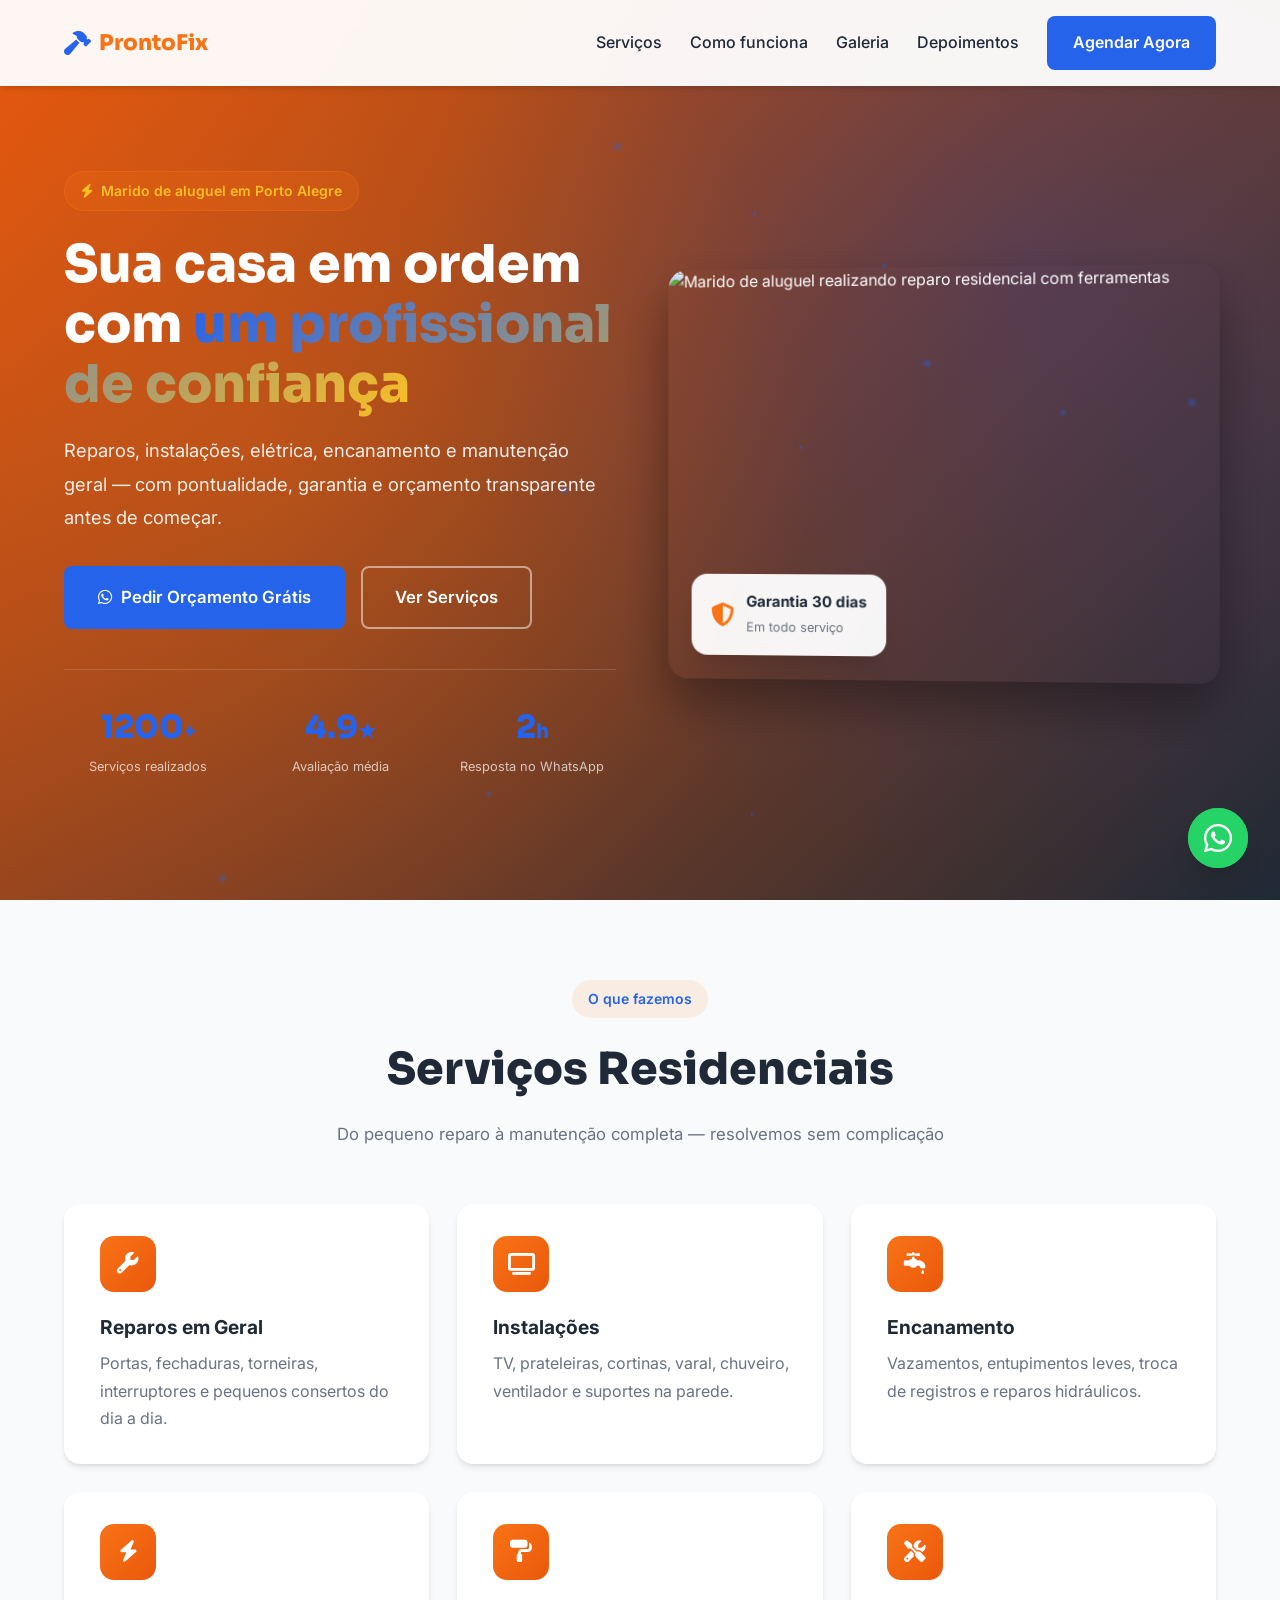
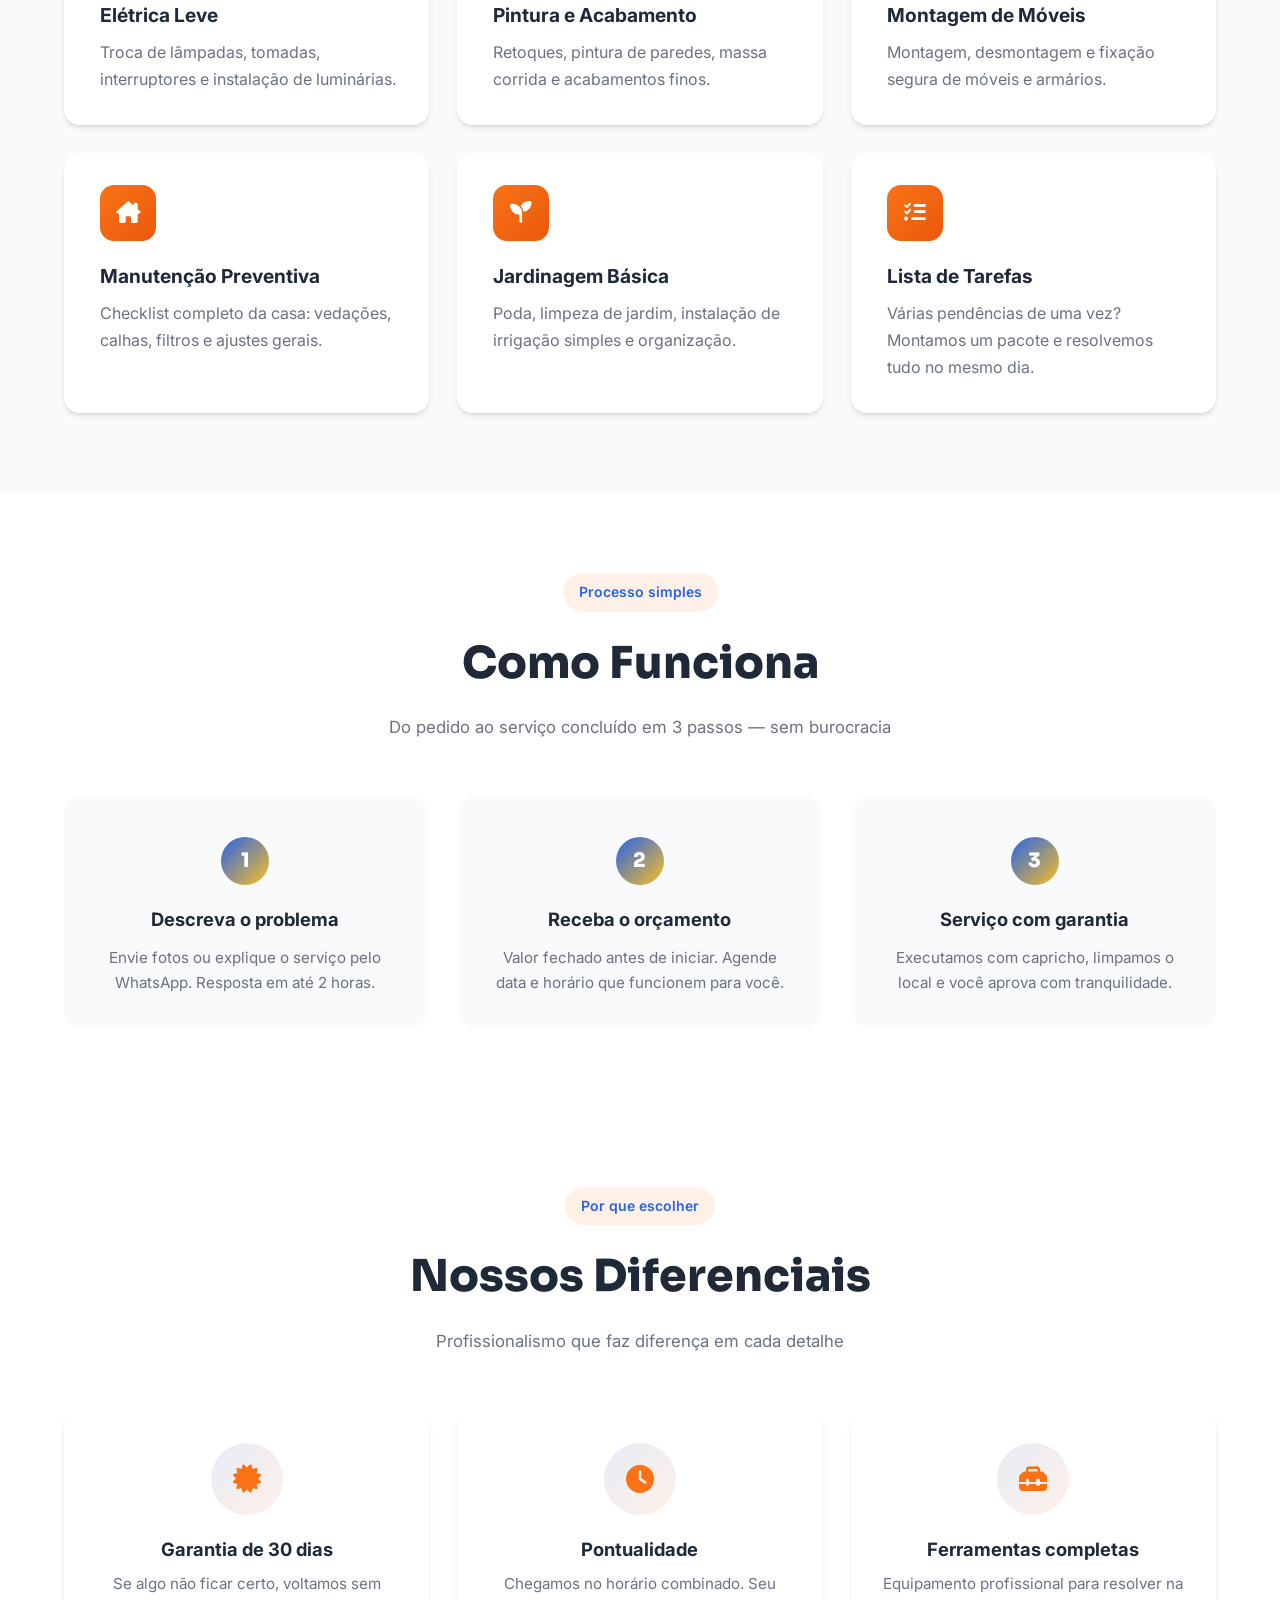
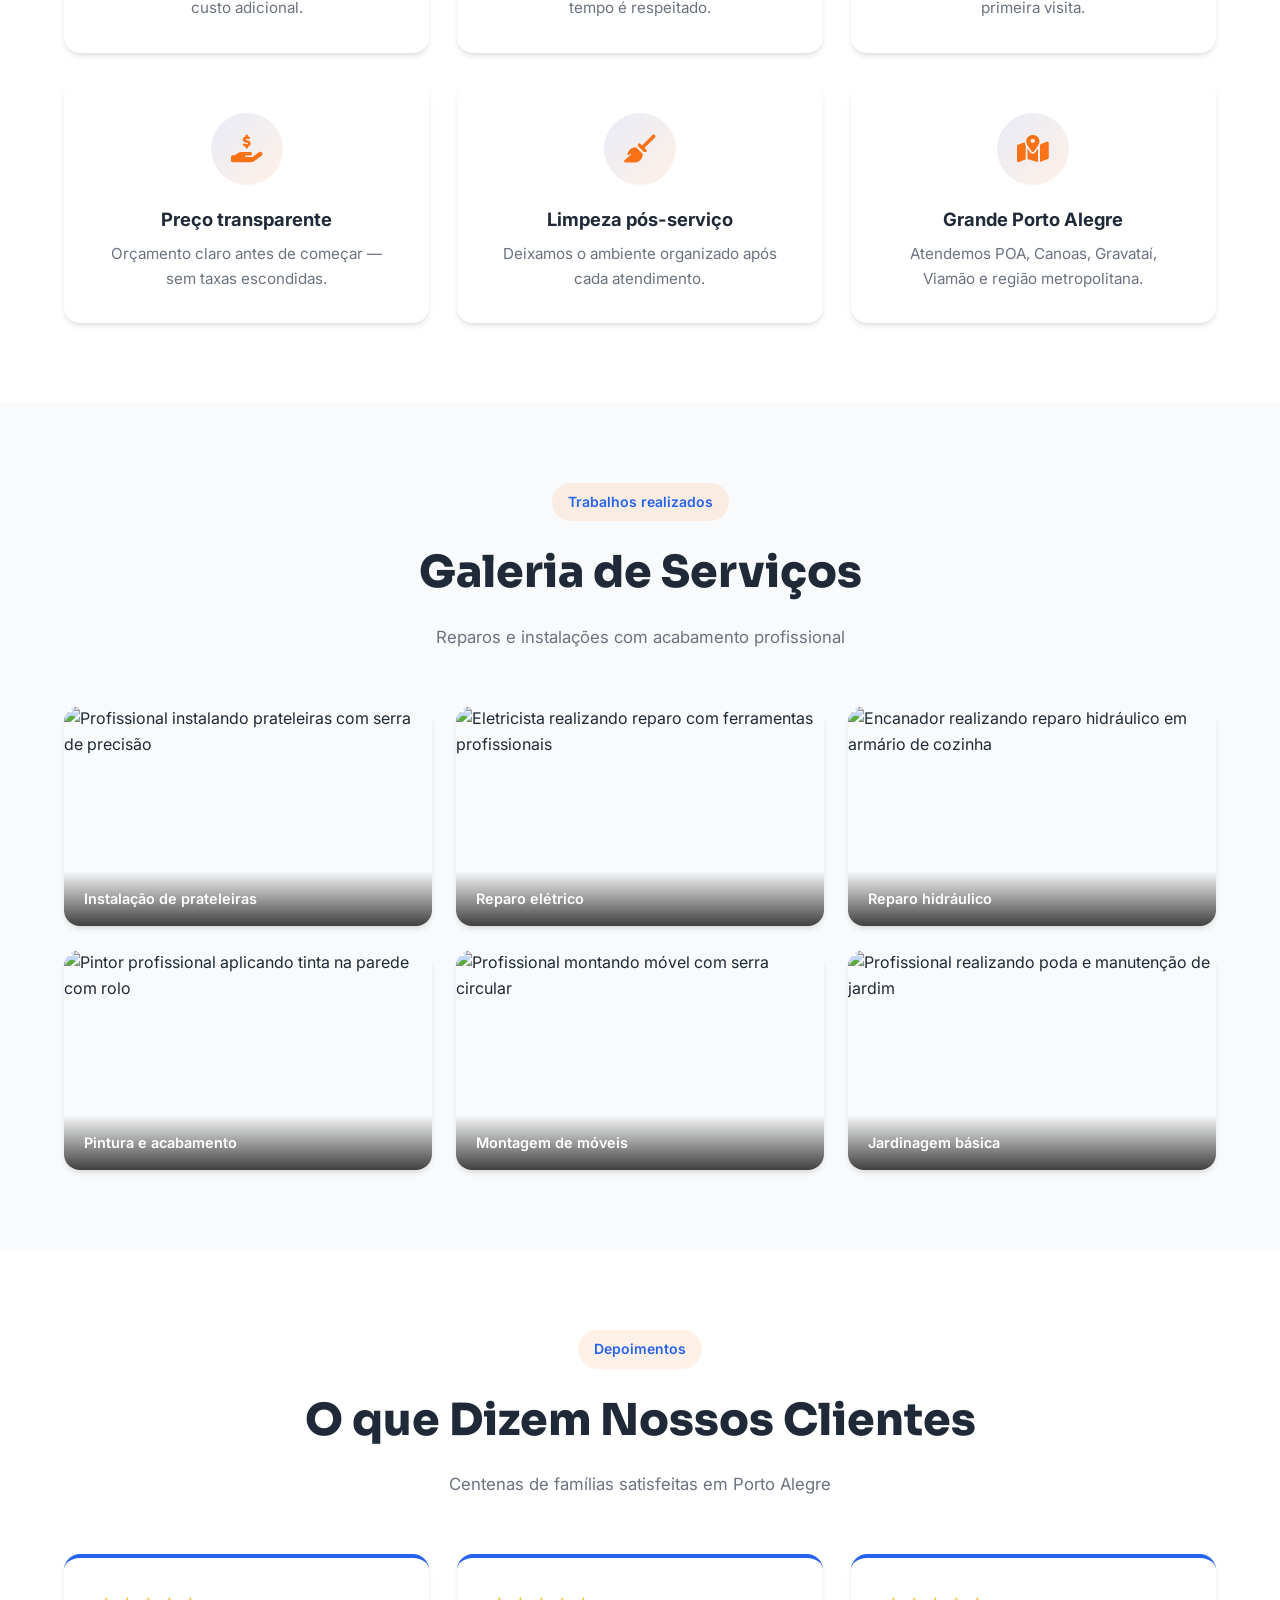
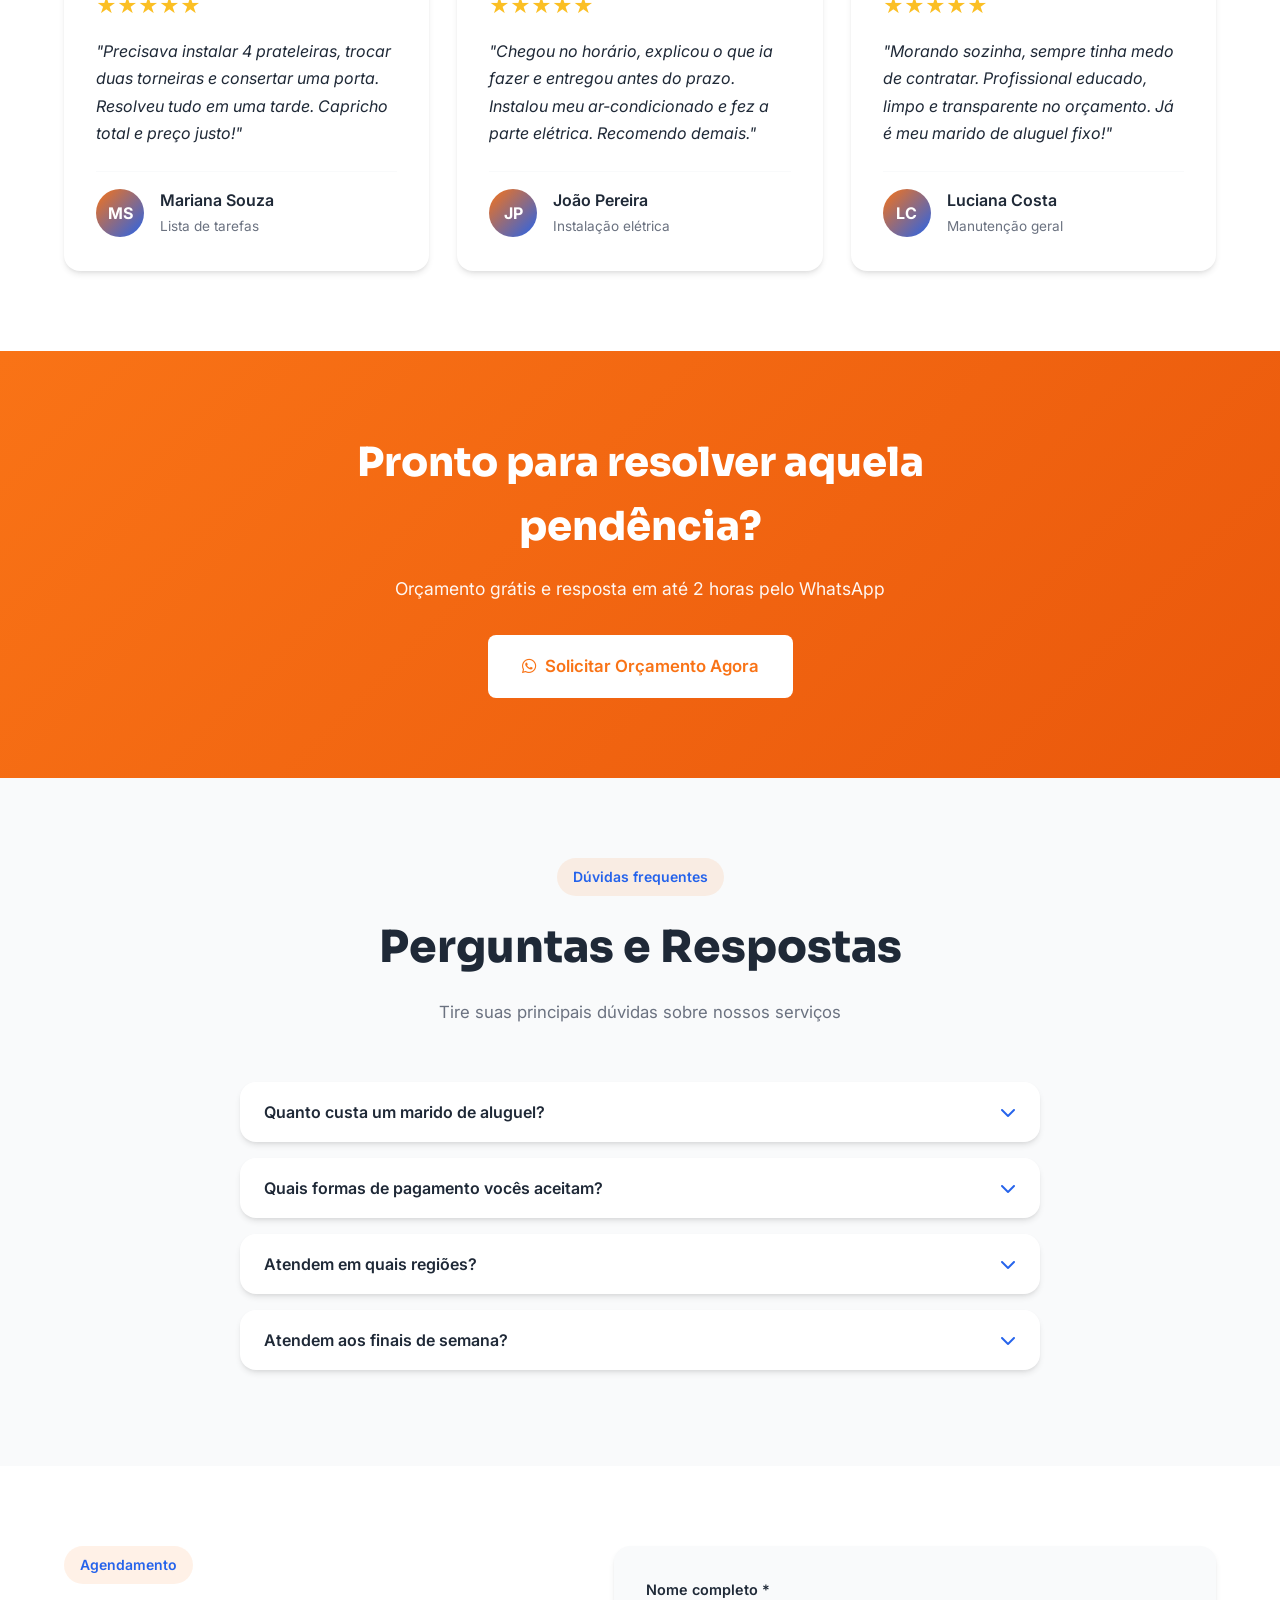
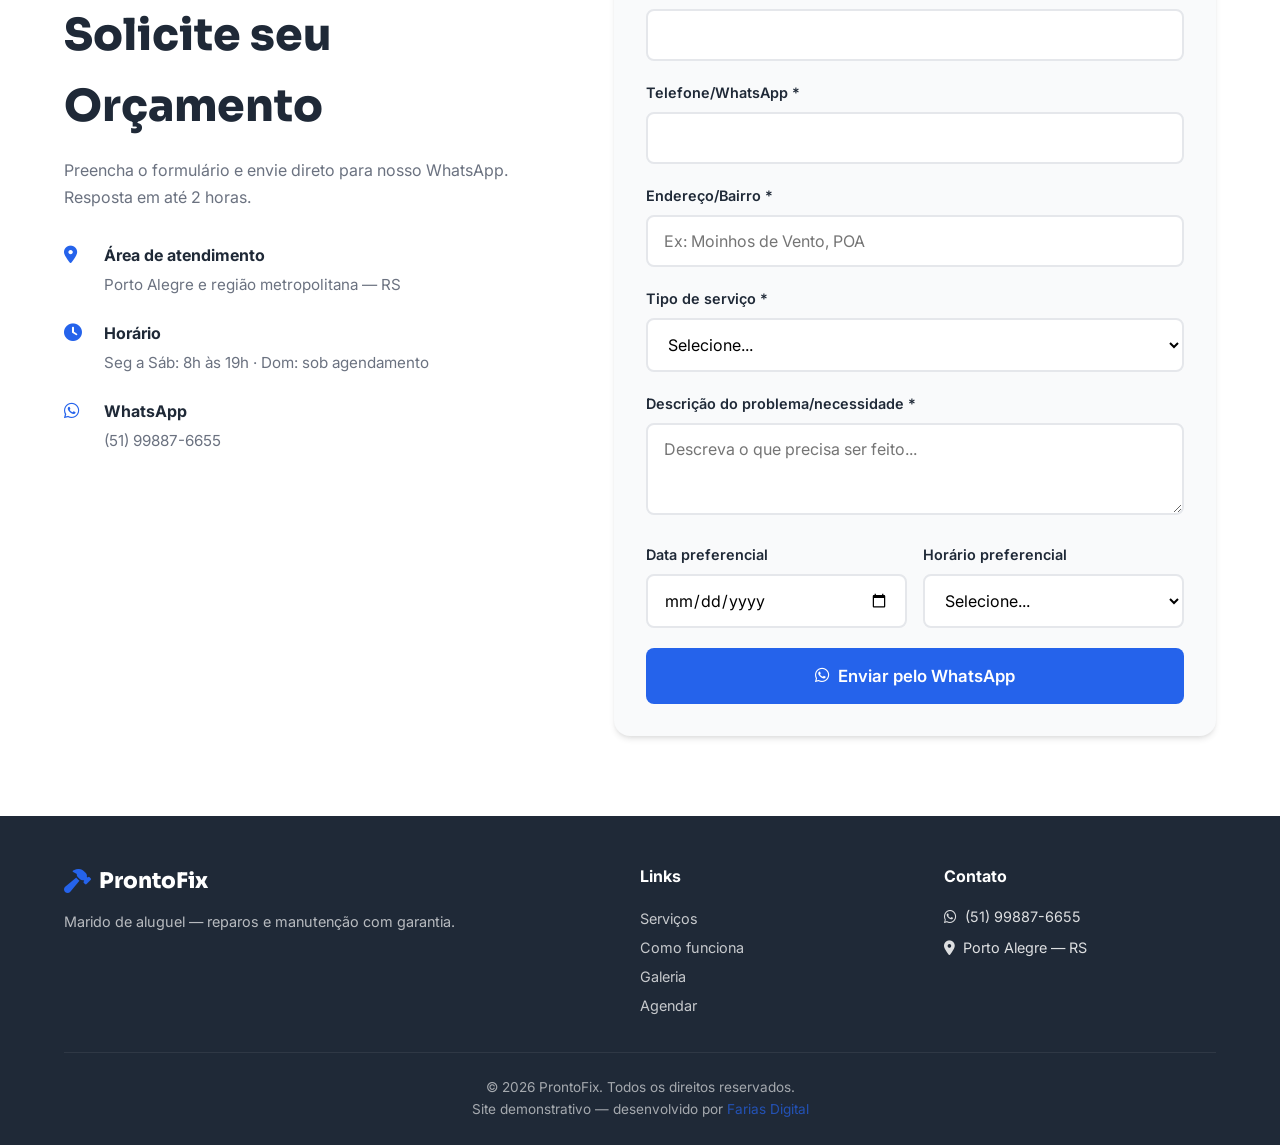
==== commit 881f1ba0: "fix: usar apenas fotos de homens em serviços de marido de aluguel Substitui imagens inadequadas (mul" ====
--- a/site/index.html
+++ b/site/index.html
@@ -87,8 +87,8 @@
         <div class="hero__image" data-aos="fade-left" data-aos-delay="500">
           <div class="hero__image-frame">
             <img
-              src="https://images.unsplash.com/photo-1581578731548-c64695cc6952?q=80&w=900&auto=format&fit=crop"
-              alt="Profissional realizando reparo residencial com ferramentas"
+              src="https://images.unsplash.com/photo-1504307651254-35680f356dfd?q=80&w=900&auto=format&fit=crop"
+              alt="Marido de aluguel realizando reparo residencial com ferramentas"
               loading="eager"
               width="900"
               height="600"
@@ -241,27 +241,27 @@
       </div>
       <div class="gallery-grid">
         <figure class="gallery-item" data-aos="fade-up" data-aos-delay="0">
-          <img src="https://images.unsplash.com/photo-1504149927700-46325e446392?q=80&w=600&auto=format&fit=crop" alt="Instalação de prateleiras e organização de parede residencial" loading="lazy" width="600" height="400">
+          <img src="https://images.unsplash.com/photo-1505798577917-a65157d3320a?q=80&w=600&auto=format&fit=crop" alt="Profissional instalando prateleiras com serra de precisão" loading="lazy" width="600" height="400">
           <figcaption>Instalação de prateleiras</figcaption>
         </figure>
         <figure class="gallery-item" data-aos="fade-up" data-aos-delay="100">
-          <img src="https://images.unsplash.com/photo-1621905251189-08b45d6a269e?q=80&w=600&auto=format&fit=crop" alt="Reparo elétrico com troca de luminária e fiação" loading="lazy" width="600" height="400">
+          <img src="https://images.unsplash.com/photo-1621905251189-08b45d6a269e?q=80&w=600&auto=format&fit=crop" alt="Eletricista realizando reparo com ferramentas profissionais" loading="lazy" width="600" height="400">
           <figcaption>Reparo elétrico</figcaption>
         </figure>
         <figure class="gallery-item" data-aos="fade-up" data-aos-delay="200">
-          <img src="https://images.unsplash.com/photo-1607472586893-a37c7364bfbc?q=80&w=600&auto=format&fit=crop" alt="Reparo hidráulico em torneira de cozinha" loading="lazy" width="600" height="400">
+          <img src="https://images.unsplash.com/photo-1676210133055-eab6ef033ce3?q=80&w=600&auto=format&fit=crop" alt="Encanador realizando reparo hidráulico em armário de cozinha" loading="lazy" width="600" height="400">
           <figcaption>Reparo hidráulico</figcaption>
         </figure>
         <figure class="gallery-item" data-aos="fade-up" data-aos-delay="0">
-          <img src="https://images.unsplash.com/photo-1562259949-e8e7689d7828?q=80&w=600&auto=format&fit=crop" alt="Pintura de parede com acabamento uniforme" loading="lazy" width="600" height="400">
+          <img src="https://images.unsplash.com/photo-1652829069834-2c05031199c5?q=80&w=600&auto=format&fit=crop" alt="Pintor profissional aplicando tinta na parede com rolo" loading="lazy" width="600" height="400">
           <figcaption>Pintura e acabamento</figcaption>
         </figure>
         <figure class="gallery-item" data-aos="fade-up" data-aos-delay="100">
-          <img src="https://images.unsplash.com/photo-1558618666-fcd25c85cd64?q=80&w=600&auto=format&fit=crop" alt="Montagem de móvel com ferramentas profissionais" loading="lazy" width="600" height="400">
+          <img src="https://images.unsplash.com/photo-1513467535987-fd81bc7d62f8?q=80&w=600&auto=format&fit=crop" alt="Profissional montando móvel com serra circular" loading="lazy" width="600" height="400">
           <figcaption>Montagem de móveis</figcaption>
         </figure>
         <figure class="gallery-item" data-aos="fade-up" data-aos-delay="200">
-          <img src="https://images.unsplash.com/photo-1416879595882-3373a0480b5b?q=80&w=600&auto=format&fit=crop" alt="Manutenção de jardim com poda e organização" loading="lazy" width="600" height="400">
+          <img src="https://images.unsplash.com/photo-1733580763906-e6d486ee67f9?q=80&w=600&auto=format&fit=crop" alt="Profissional realizando poda e manutenção de jardim" loading="lazy" width="600" height="400">
           <figcaption>Jardinagem básica</figcaption>
         </figure>
       </div>
